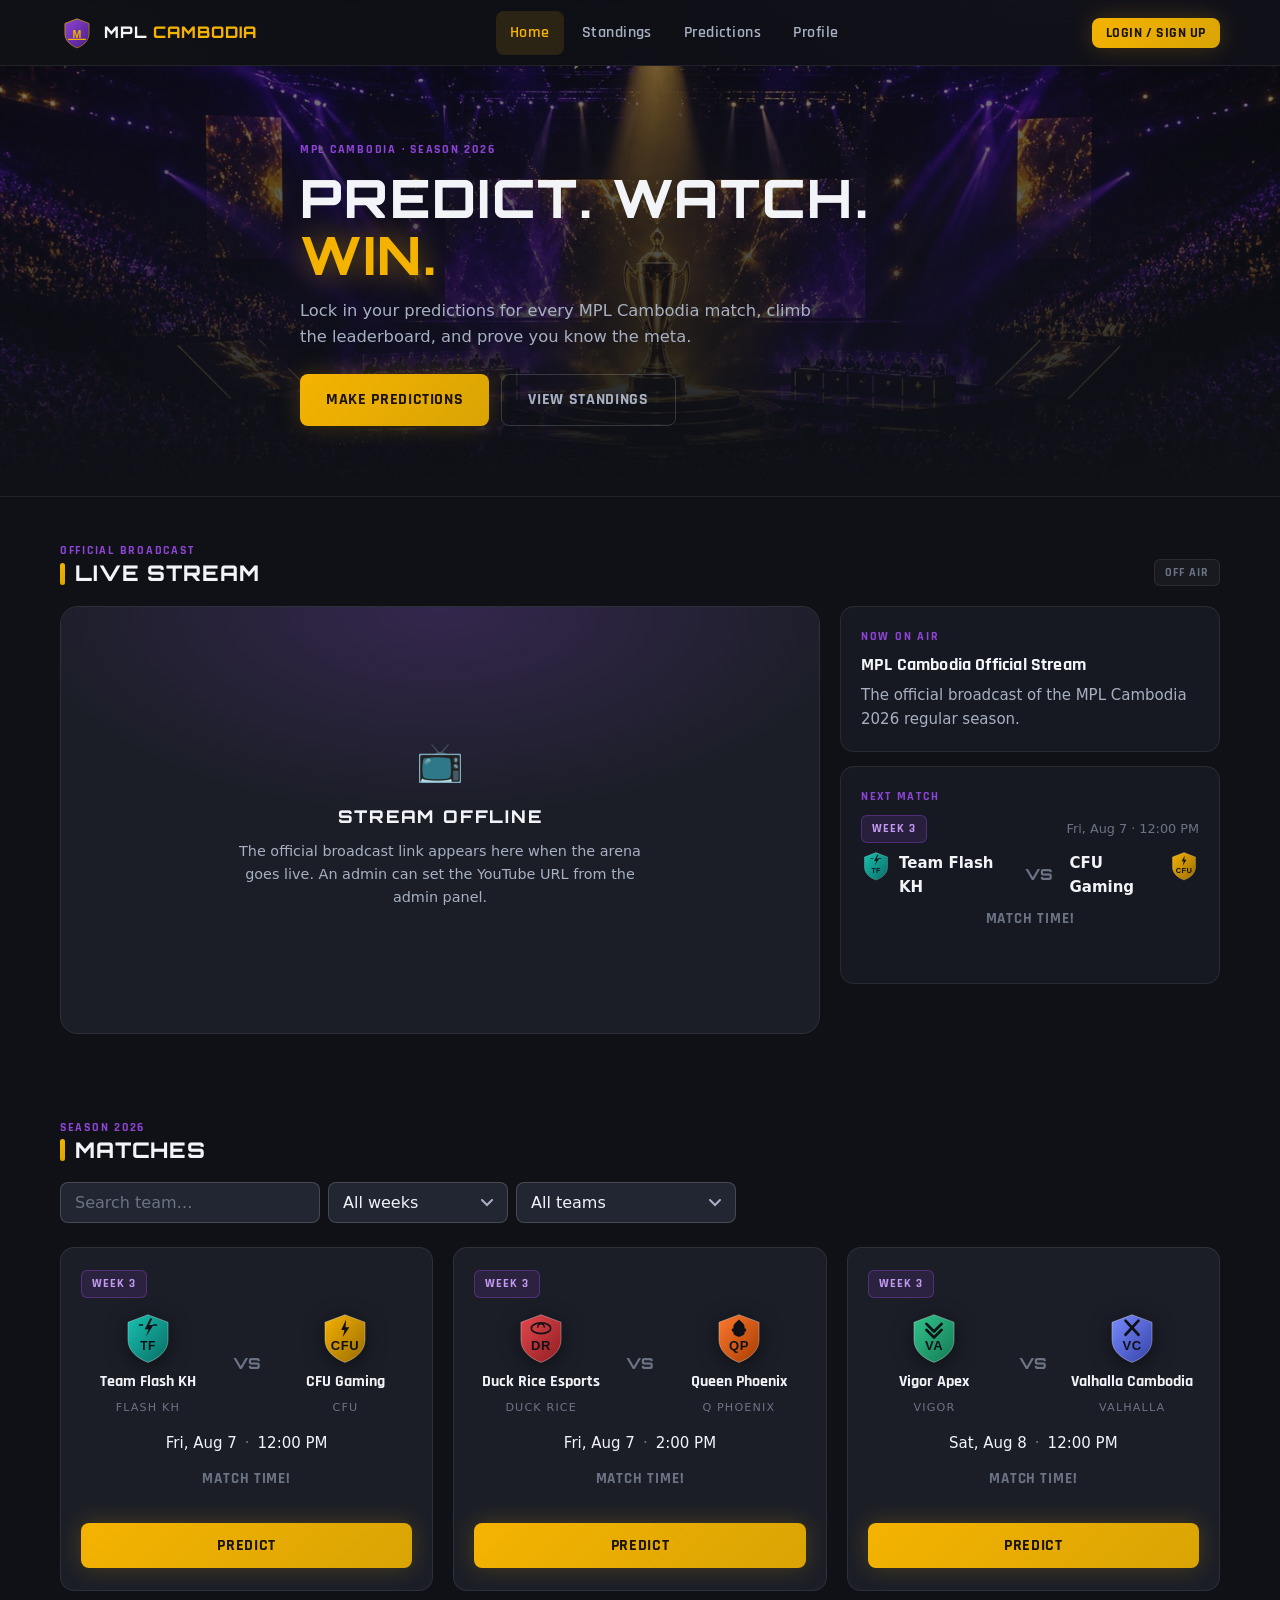
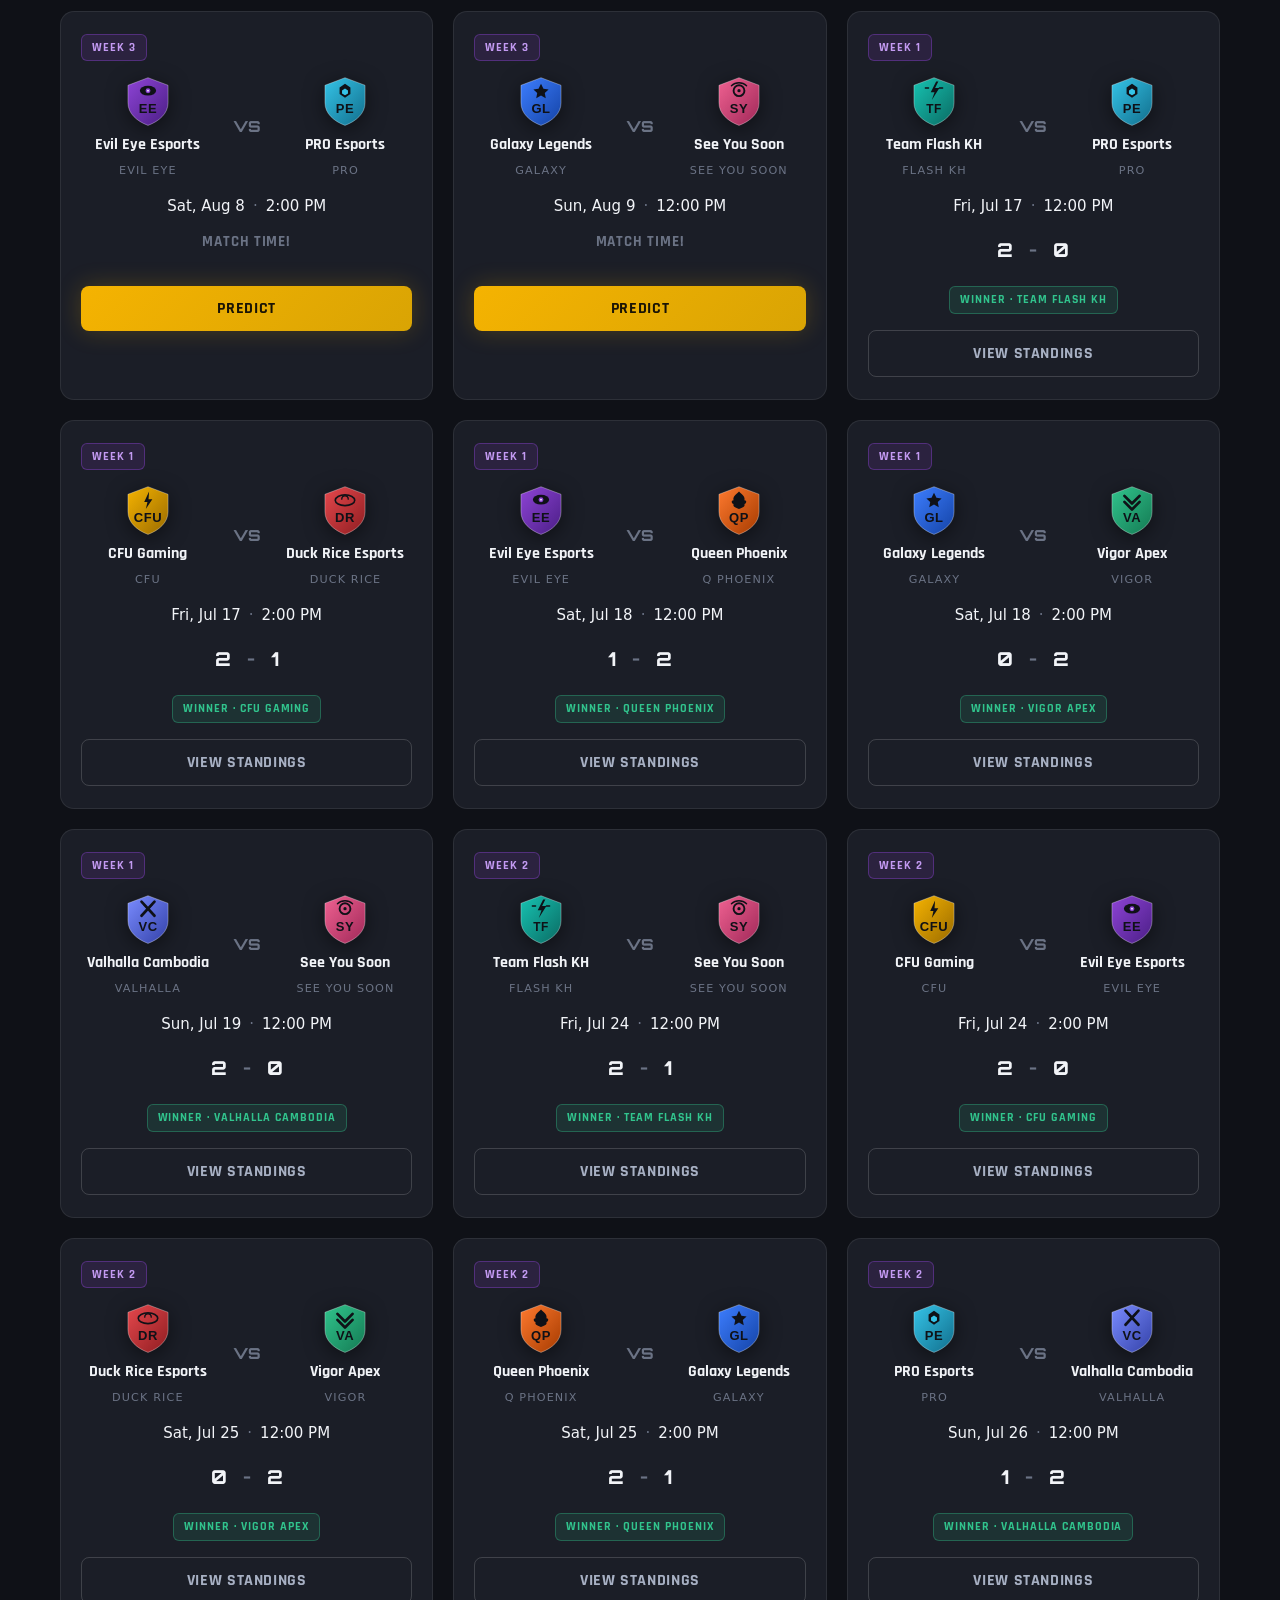
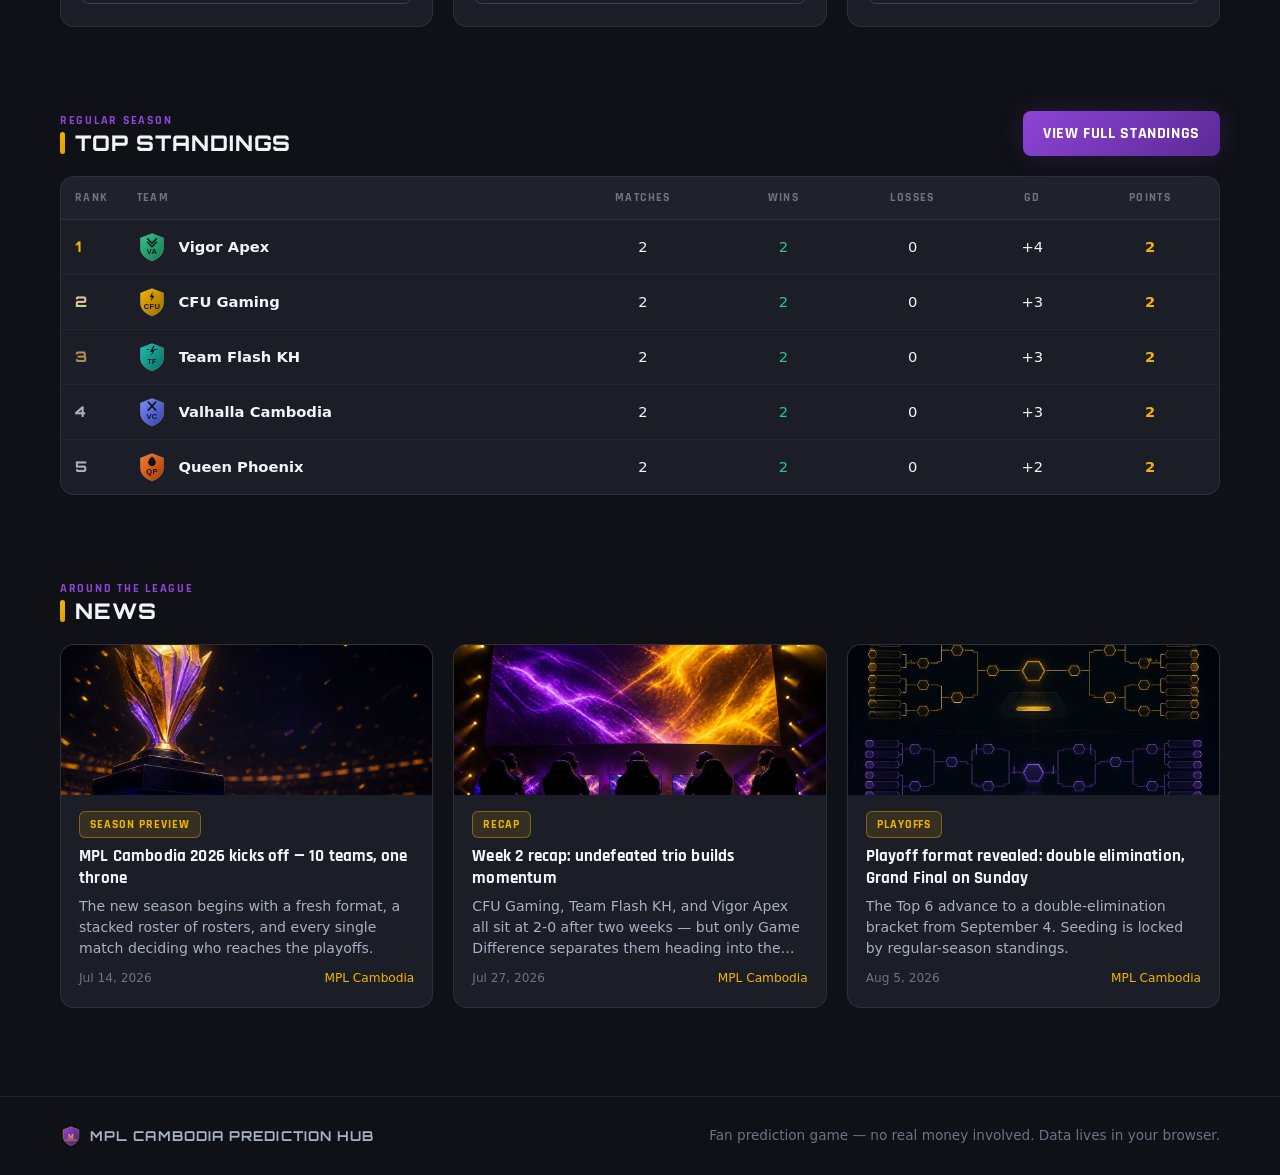
==== index.html @ 9dafdb1d "Add files via upload" ====
<!DOCTYPE html>
<html lang="en">
<head>
  <meta charset="UTF-8">
  <meta name="viewport" content="width=device-width, initial-scale=1.0">
  <title>MPL Cambodia Prediction Hub — Home</title>
  <meta name="description" content="MPL Cambodia esports prediction hub — live stream, upcoming matches, standings and fan predictions.">
  <link rel="icon" type="image/svg+xml" href="assets/favicon.svg">
  <link rel="stylesheet" href="css/style.css">
</head>
<body data-page="home">
  <!-- Boot loader -->
  <div class="loader" id="loader" role="status" aria-label="Loading">
    <img class="l-mark" src="assets/favicon.svg" alt="MPL Cambodia">
    <div class="l-ring"></div>
    <div class="l-text">Loading arena</div>
  </div>

  <!-- Navigation -->
  <nav class="nav" data-component="nav-main">
    <div class="container nav-inner">
      <a class="nav-brand" href="index.html" aria-label="MPL Cambodia home">
        <img src="assets/favicon.svg" alt="">
        <span>MPL <span class="accent">Cambodia</span></span>
      </a>
      <ul class="nav-links" id="navLinks">
        <li><a href="index.html" data-nav="home" class="active">Home</a></li>
        <li><a href="standings.html" data-nav="standings">Standings</a></li>
        <li><a href="predictions.html" data-nav="predictions">Predictions</a></li>
        <li><a href="profile.html" data-nav="profile">Profile</a></li>
        <li class="admin-link hidden"><a href="admin.html" data-nav="admin">Admin</a></li>
      </ul>
      <div class="nav-actions">
        <div id="navUserArea"></div>
        <button class="burger" id="burger" aria-label="Toggle navigation menu" aria-expanded="false">
          <span></span><span></span><span></span>
        </button>
      </div>
    </div>
  </nav>

  <main id="main">
    <!-- Hero -->
    <section class="hero">
      <img class="hero-bg" src="assets/img/hero-arena.jpg" alt="Esports arena stage with glowing trophy" loading="eager">
      <div class="container hero-inner">
        <span class="eyebrow">MPL Cambodia · Season 2026</span>
        <h1>Predict. Watch. <span class="gold">Win.</span></h1>
        <p>Lock in your predictions for every MPL Cambodia match, climb the leaderboard, and prove you know the meta.</p>
        <div class="hero-cta">
          <a class="btn btn-gold" href="predictions.html">Make predictions</a>
          <a class="btn btn-ghost" href="standings.html">View standings</a>
        </div>
      </div>
    </section>

    <!-- Live stream -->
    <section class="section" aria-labelledby="streamH">
      <div class="container">
        <div class="section-head">
          <div>
            <span class="eyebrow" id="streamEyebrow">Official broadcast</span>
            <h2 class="section-title" id="streamH">Live stream</h2>
          </div>
          <span id="liveBadge"></span>
        </div>
        <div class="grid stream-grid" style="grid-template-columns: 2fr 1fr;">
          <div class="stream-panel" id="streamPanel"></div>
          <aside class="stream-side">
            <div class="card glass">
              <div class="eyebrow">Now on air</div>
              <h3 class="mt-8" id="streamTitle">MPL Cambodia Official Stream</h3>
              <p class="text-2 mt-8" id="streamSub">The official broadcast of the MPL Cambodia 2026 regular season.</p>
            </div>
            <div class="card glass">
              <div class="eyebrow">Next match</div>
              <div id="nextMatchMini" class="mt-8"></div>
            </div>
            <a class="btn btn-violet btn-block" href="#" id="watchBtn" target="_blank" rel="noopener" aria-label="Open the YouTube stream in a new tab">Open on YouTube</a>
          </aside>
        </div>
      </div>
    </section>

    <!-- Upcoming matches -->
    <section class="section" aria-labelledby="matchesH">
      <div class="container">
        <div class="section-head">
          <div>
            <span class="eyebrow" id="matchesWeekLabel">Season 2026</span>
            <h2 class="section-title" id="matchesH">Matches</h2>
          </div>
        </div>
        <div class="flex gap-8 mb-24">
          <input class="input" id="matchSearch" placeholder="Search team…" aria-label="Search matches by team" style="max-width:260px;">
          <select class="select" id="weekFilter" aria-label="Filter by week" style="max-width:180px;">
            <option value="all">All weeks</option>
          </select>
          <select class="select" id="teamFilter" aria-label="Filter by team" style="max-width:220px;">
            <option value="all">All teams</option>
          </select>
        </div>
        <div class="grid grid-3" id="matchGrid"></div>
        <div class="empty hidden" id="matchEmpty">
          <div class="e-icon">🎮</div>
          <div>No matches match your filters.</div>
        </div>
      </div>
    </section>

    <!-- Small standings -->
    <section class="section" aria-labelledby="standH">
      <div class="container">
        <div class="section-head">
          <div>
            <span class="eyebrow">Regular season</span>
            <h2 class="section-title" id="standH">Top standings</h2>
          </div>
          <a class="btn btn-violet" href="standings.html">View full standings</a>
        </div>
        <div class="table-wrap" id="miniStandings"></div>
      </div>
    </section>

    <!-- News -->
    <section class="section" aria-labelledby="newsH">
      <div class="container">
        <div class="section-head">
          <div>
            <span class="eyebrow">Around the league</span>
            <h2 class="section-title" id="newsH">News</h2>
          </div>
        </div>
        <div class="grid grid-3" id="newsGrid"></div>
      </div>
    </section>
  </main>

  <!-- Footer -->
  <footer class="footer">
    <div class="container footer-inner">
      <div class="brand"><img src="assets/favicon.svg" alt="">MPL Cambodia Prediction Hub</div>
      <div>Fan prediction game — no real money involved. Data lives in your browser.</div>
    </div>
  </footer>

  <!-- Auth modal -->
  <div class="modal-overlay" id="authModal" aria-hidden="true">
    <div class="modal" role="dialog" aria-modal="true" aria-labelledby="authTitle">
      <div class="m-head">
        <h3 class="m-title" id="authTitle">Login</h3>
        <button class="m-close" id="authClose" aria-label="Close dialog">×</button>
      </div>
      <div class="auth-tabs">
        <button class="active" data-atab="login" type="button">Login</button>
        <button data-atab="register" type="button">Create account</button>
      </div>
      <form id="authForm" novalidate>
        <div class="field">
          <label for="authUser">Username</label>
          <input class="input" id="authUser" autocomplete="username" placeholder="Your username" required>
        </div>
        <div class="field">
          <label for="authPass">Password</label>
          <input class="input" id="authPass" type="password" autocomplete="current-password" placeholder="••••••••" required>
        </div>
        <p class="form-error hidden" id="authError"></p>
        <button class="btn btn-gold btn-block" type="submit" id="authSubmit">Login</button>
        <p class="form-note">Demo build — accounts are stored in your browser's LocalStorage only.</p>
      </form>
    </div>
  </div>

  <!-- Toast stack -->
  <div class="toast-stack" id="toastStack" aria-live="polite"></div>

  <script src="js/utils.js"></script>
  <script src="js/store.js"></script>
  <script src="js/auth.js"></script>
  <script src="js/ui.js"></script>
  <script src="js/pages/home.js"></script>
  <script src="js/app.js"></script>
</body>
</html>
---- css/style.css ----
/* ==========================================================================
   MPL Cambodia Prediction Hub — Design System
   Dark esports theme · gold/violet accents · glass cards
   Sections: fonts, tokens, base, layout, nav, loader, buttons, badges,
   cards, tables, forms, bracket, dashboard, toasts, modal, utilities,
   responsive, reduced motion
   ========================================================================== */

/* --------------------------------------------------------------------------
   1. Fonts (self-hosted)
   -------------------------------------------------------------------------- */
@font-face {
  font-family: "Orbitron";
  src: url("../assets/fonts/orbitron-600.woff2") format("woff2");
  font-weight: 600;
  font-display: swap;
}
@font-face {
  font-family: "Orbitron";
  src: url("../assets/fonts/orbitron-700.woff2") format("woff2");
  font-weight: 700;
  font-display: swap;
}
@font-face {
  font-family: "Orbitron";
  src: url("../assets/fonts/orbitron-800.woff2") format("woff2");
  font-weight: 800;
  font-display: swap;
}
@font-face {
  font-family: "Rajdhani";
  src: url("../assets/fonts/rajdhani-500.woff2") format("woff2");
  font-weight: 500;
  font-display: swap;
}
@font-face {
  font-family: "Rajdhani";
  src: url("../assets/fonts/rajdhani-600.woff2") format("woff2");
  font-weight: 600;
  font-display: swap;
}
@font-face {
  font-family: "Rajdhani";
  src: url("../assets/fonts/rajdhani-700.woff2") format("woff2");
  font-weight: 700;
  font-display: swap;
}

/* --------------------------------------------------------------------------
   2. Design tokens
   -------------------------------------------------------------------------- */
:root {
  /* Surfaces */
  --bg: #0F1117;
  --bg-2: #13161F;
  --card: #1B1E27;
  --card-2: #222632;
  --card-glass: rgba(27, 30, 39, 0.72);
  --border: rgba(255, 255, 255, 0.08);
  --border-strong: rgba(255, 255, 255, 0.16);

  /* Brand accents */
  --gold: #F5B301;
  --gold-2: #D9A404;
  --gold-soft: rgba(245, 179, 1, 0.12);
  --violet: #8E44D6;
  --violet-2: #5B2A96;
  --violet-soft: rgba(142, 68, 214, 0.14);

  /* Text */
  --text: #F2F4F8;
  --text-2: #A7B0C3;
  --muted: #6B7385;

  /* Status */
  --live: #FF3B4E;
  --win: #31C48D;
  --loss: #E5484D;
  --warn: #FFB020;
  --live-soft: rgba(255, 59, 78, 0.14);
  --win-soft: rgba(49, 196, 141, 0.12);
  --loss-soft: rgba(229, 72, 77, 0.12);

  /* Gradients */
  --grad-gold: linear-gradient(135deg, #F5B301 0%, #D9A404 100%);
  --grad-violet: linear-gradient(135deg, #8E44D6 0%, #5B2A96 100%);
  --grad-hero: linear-gradient(180deg, rgba(15, 17, 23, 0.55) 0%, rgba(15, 17, 23, 0.86) 72%, var(--bg) 100%);

  /* Typography */
  --font-display: "Orbitron", "Rajdhani", system-ui, sans-serif;
  --font-ui: "Rajdhani", system-ui, sans-serif;
  --font-body: system-ui, -apple-system, "Segoe UI", Roboto, "Helvetica Neue", Arial, sans-serif;

  /* Shape */
  --radius-sm: 8px;
  --radius: 14px;
  --radius-lg: 18px;
  --radius-pill: 999px;

  /* Depth */
  --shadow: 0 12px 40px rgba(0, 0, 0, 0.55);
  --glow-violet: 0 0 24px rgba(142, 68, 214, 0.18);
  --glow-gold: 0 0 24px rgba(245, 179, 1, 0.22);

  /* Motion */
  --motion-fast: 120ms;
  --motion-base: 180ms;
  --motion-slow: 300ms;
  --ease: cubic-bezier(0.2, 0, 0, 1);

  --container: 1200px;
  --nav-h: 66px;
}

/* --------------------------------------------------------------------------
   3. Base
   -------------------------------------------------------------------------- */
*,
*::before,
*::after {
  box-sizing: border-box;
  margin: 0;
  padding: 0;
}

html {
  scroll-behavior: smooth;
}

body {
  font-family: var(--font-body);
  font-size: 15px;
  line-height: 1.6;
  color: var(--text);
  background: var(--bg);
  min-height: 100vh;
  -webkit-font-smoothing: antialiased;
}

/* Ambient background glow — subtle, no mesh gradients */
body::before {
  content: "";
  position: fixed;
  inset: 0;
  z-index: -1;
  background:
    radial-gradient(900px 500px at 85% -10%, rgba(142, 68, 214, 0.16), transparent 60%),
    radial-gradient(800px 480px at 0% 15%, rgba(245, 179, 1, 0.07), transparent 55%);
  pointer-events: none;
}

img,
svg {
  display: block;
  max-width: 100%;
}

a {
  color: inherit;
  text-decoration: none;
}

button {
  font-family: inherit;
  cursor: pointer;
  border: none;
  background: none;
  color: inherit;
}

input,
select,
textarea {
  font-family: inherit;
  font-size: 1rem;
  color: var(--text);
}

h1,
h2,
h3,
h4 {
  font-family: var(--font-ui);
  font-weight: 700;
  line-height: 1.15;
  letter-spacing: 0.01em;
}

::selection {
  background: rgba(245, 179, 1, 0.35);
}

:focus-visible {
  outline: 2px solid var(--gold);
  outline-offset: 2px;
  border-radius: 4px;
}

/* --------------------------------------------------------------------------
   4. Layout
   -------------------------------------------------------------------------- */
.container {
  width: 100%;
  max-width: var(--container);
  margin: 0 auto;
  padding: 0 20px;
}

main {
  padding-top: var(--nav-h);
  min-height: calc(100vh - var(--nav-h));
}

.section {
  padding: 40px 0;
}

.section-head {
  display: flex;
  align-items: end;
  justify-content: space-between;
  gap: 16px;
  margin-bottom: 20px;
  flex-wrap: wrap;
}

.section-title {
  font-family: var(--font-display);
  font-size: 1.35rem;
  font-weight: 800;
  text-transform: uppercase;
  letter-spacing: 0.04em;
  display: flex;
  align-items: center;
  gap: 10px;
}

.section-title::before {
  content: "";
  width: 5px;
  height: 22px;
  border-radius: 3px;
  background: var(--grad-gold);
}

.eyebrow {
  font-family: var(--font-ui);
  font-size: 0.78rem;
  font-weight: 700;
  text-transform: uppercase;
  letter-spacing: 0.14em;
  color: var(--violet);
}

.page-header {
  position: relative;
  padding: 56px 0 28px;
  overflow: hidden;
}

.page-header .bg-img {
  position: absolute;
  inset: 0;
  object-fit: cover;
  width: 100%;
  height: 100%;
  opacity: 0.28;
  z-index: 0;
}

.page-header .container {
  position: relative;
  z-index: 1;
}

.page-header h1 {
  font-family: var(--font-display);
  font-size: clamp(1.6rem, 4vw, 2.4rem);
  font-weight: 800;
  text-transform: uppercase;
  letter-spacing: 0.05em;
  margin: 6px 0 4px;
}

.page-header p {
  color: var(--text-2);
  max-width: 640px;
}

/* Hero */
.hero {
  position: relative;
  display: flex;
  align-items: center;
  min-height: 400px;
  padding: 70px 0;
  overflow: hidden;
  border-bottom: 1px solid var(--border);
}

.hero .hero-bg {
  position: absolute;
  inset: 0;
  width: 100%;
  height: 100%;
  object-fit: cover;
  object-position: center 30%;
  z-index: 0;
}

.hero::after {
  content: "";
  position: absolute;
  inset: 0;
  z-index: 1;
  background: var(--grad-hero);
}

.hero-inner {
  position: relative;
  z-index: 2;
  max-width: 720px;
}

.hero-inner h1 {
  font-family: var(--font-display);
  font-weight: 800;
  font-size: clamp(2rem, 5.4vw, 3.3rem);
  text-transform: uppercase;
  letter-spacing: 0.04em;
  line-height: 1.08;
  margin: 10px 0 14px;
}

.hero-inner h1 .gold {
  color: var(--gold);
  text-shadow: 0 0 30px rgba(245, 179, 1, 0.45);
}

.hero-inner p {
  color: var(--text-2);
  font-size: 1.02rem;
  max-width: 540px;
}

.hero-cta {
  display: flex;
  gap: 12px;
  margin-top: 24px;
  flex-wrap: wrap;
}

.hero-cta .btn {
  padding: 12px 26px;
  font-size: 1.02rem;
}

.stream-grid {
  align-items: start;
}

@media (max-width: 900px) {
  .stream-grid {
    grid-template-columns: 1fr !important;
  }
}

/* --------------------------------------------------------------------------
   5. Navigation
   -------------------------------------------------------------------------- */
.nav {
  position: fixed;
  top: 0;
  left: 0;
  right: 0;
  z-index: 100;
  height: var(--nav-h);
  background: rgba(15, 17, 23, 0.82);
  backdrop-filter: blur(14px);
  -webkit-backdrop-filter: blur(14px);
  border-bottom: 1px solid var(--border);
}

.nav-inner {
  height: var(--nav-h);
  display: flex;
  align-items: center;
  gap: 20px;
  justify-content: space-between;
}

.nav-brand {
  display: flex;
  align-items: center;
  gap: 10px;
  font-family: var(--font-display);
  font-weight: 800;
  font-size: 1rem;
  text-transform: uppercase;
  letter-spacing: 0.06em;
  color: var(--text);
}

.nav-brand img {
  width: 34px;
  height: 34px;
}

.nav-brand .accent {
  color: var(--gold);
}

.nav-links {
  display: flex;
  align-items: center;
  gap: 4px;
  list-style: none;
}

.nav-links a {
  display: block;
  padding: 9px 14px;
  border-radius: var(--radius-sm);
  font-family: var(--font-ui);
  font-weight: 600;
  font-size: 1rem;
  letter-spacing: 0.03em;
  color: var(--text-2);
  transition: color var(--motion-fast) var(--ease), background var(--motion-fast) var(--ease);
}

.nav-links a:hover {
  color: var(--text);
  background: rgba(255, 255, 255, 0.05);
}

.nav-links a.active {
  color: var(--gold);
  background: var(--gold-soft);
}

.nav-actions {
  display: flex;
  align-items: center;
  gap: 10px;
}

.nav-user {
  display: flex;
  align-items: center;
  gap: 8px;
  padding: 6px 12px 6px 6px;
  border-radius: var(--radius-pill);
  background: var(--card);
  border: 1px solid var(--border);
  font-family: var(--font-ui);
  font-weight: 600;
  color: var(--text);
}

.nav-user .avatar {
  width: 28px;
  height: 28px;
  font-size: 0.72rem;
}

/* Hamburger */
.burger {
  display: none;
  flex-direction: column;
  gap: 5px;
  padding: 8px;
}

.burger span {
  width: 22px;
  height: 2px;
  border-radius: 2px;
  background: var(--text);
  transition: transform var(--motion-base) var(--ease), opacity var(--motion-base) var(--ease);
}

.burger.open span:nth-child(1) {
  transform: translateY(7px) rotate(45deg);
}
.burger.open span:nth-child(2) {
  opacity: 0;
}
.burger.open span:nth-child(3) {
  transform: translateY(-7px) rotate(-45deg);
}

/* --------------------------------------------------------------------------
   6. Avatar (initials-based, no image needed)
   -------------------------------------------------------------------------- */
.avatar {
  display: inline-flex;
  align-items: center;
  justify-content: center;
  width: 44px;
  height: 44px;
  border-radius: 50%;
  background: var(--grad-violet);
  color: #fff;
  font-family: var(--font-display);
  font-weight: 700;
  font-size: 0.95rem;
  text-transform: uppercase;
  flex-shrink: 0;
  border: 1px solid var(--border-strong);
}

/* --------------------------------------------------------------------------
   7. Buttons
   -------------------------------------------------------------------------- */
.btn {
  display: inline-flex;
  align-items: center;
  justify-content: center;
  gap: 8px;
  padding: 10px 20px;
  border-radius: var(--radius-sm);
  font-family: var(--font-ui);
  font-weight: 700;
  font-size: 0.98rem;
  letter-spacing: 0.04em;
  text-transform: uppercase;
  transition: transform var(--motion-fast) var(--ease), box-shadow var(--motion-base) var(--ease),
    filter var(--motion-base) var(--ease), background var(--motion-base) var(--ease);
  user-select: none;
  white-space: nowrap;
}

.btn:active {
  transform: translateY(1px);
}

.btn-gold {
  background: var(--grad-gold);
  color: #1a1405;
  box-shadow: var(--glow-gold);
}

.btn-gold:hover {
  transform: translateY(-2px);
  filter: brightness(1.07);
}

.btn-violet {
  background: var(--grad-violet);
  color: #fff;
  box-shadow: var(--glow-violet);
}

.btn-violet:hover {
  transform: translateY(-2px);
  filter: brightness(1.1);
}

.btn-ghost {
  background: transparent;
  color: var(--text-2);
  border: 1px solid var(--border-strong);
}

.btn-ghost:hover {
  color: var(--text);
  border-color: var(--violet);
  background: var(--violet-soft);
}

.btn-danger {
  background: var(--loss-soft);
  color: var(--loss);
  border: 1px solid rgba(229, 72, 77, 0.35);
}

.btn-danger:hover {
  background: rgba(229, 72, 77, 0.24);
}

.btn-sm {
  padding: 6px 14px;
  font-size: 0.85rem;
}

.btn-block {
  width: 100%;
}

.btn:disabled {
  opacity: 0.5;
  pointer-events: none;
}

/* --------------------------------------------------------------------------
   8. Badges & chips
   -------------------------------------------------------------------------- */
.badge {
  display: inline-flex;
  align-items: center;
  gap: 6px;
  padding: 3px 10px;
  border-radius: 6px;
  font-family: var(--font-ui);
  font-weight: 700;
  font-size: 0.76rem;
  text-transform: uppercase;
  letter-spacing: 0.08em;
  border: 1px solid var(--border);
  background: var(--card-2);
  color: var(--text-2);
  white-space: nowrap;
}

.badge-gold {
  background: var(--gold-soft);
  border-color: rgba(245, 179, 1, 0.4);
  color: var(--gold);
}

.badge-violet {
  background: var(--violet-soft);
  border-color: rgba(142, 68, 214, 0.4);
  color: #C39AF2;
}

.badge-muted {
  background: rgba(255, 255, 255, 0.04);
  border-color: var(--border);
  color: var(--muted);
}

.badge-win {
  background: var(--win-soft);
  border-color: rgba(49, 196, 141, 0.35);
  color: var(--win);
}

.badge-loss {
  background: var(--loss-soft);
  border-color: rgba(229, 72, 77, 0.35);
  color: var(--loss);
}

.badge-live {
  background: var(--live-soft);
  border-color: rgba(255, 59, 78, 0.45);
  color: var(--live);
}

.badge-live .dot {
  width: 7px;
  height: 7px;
  border-radius: 50%;
  background: var(--live);
  animation: pulse 1.4s ease-in-out infinite;
}

@keyframes pulse {
  0%,
  100% {
    box-shadow: 0 0 0 0 rgba(255, 59, 78, 0.6);
  }
  50% {
    box-shadow: 0 0 0 6px rgba(255, 59, 78, 0);
  }
}

.chip {
  padding: 6px 14px;
  border-radius: var(--radius-pill);
  border: 1px solid var(--border-strong);
  background: var(--card);
  color: var(--text-2);
  font-family: var(--font-ui);
  font-weight: 600;
  font-size: 0.9rem;
  transition: all var(--motion-fast) var(--ease);
}

.chip:hover {
  border-color: var(--violet);
  color: var(--text);
}

.chip.active {
  background: var(--violet-soft);
  border-color: var(--violet);
  color: #fff;
}

/* --------------------------------------------------------------------------
   9. Cards
   -------------------------------------------------------------------------- */
.card {
  background: var(--card);
  border: 1px solid var(--border);
  border-radius: var(--radius);
  padding: 20px;
}

.glass {
  background: var(--card-glass);
  backdrop-filter: blur(12px);
  -webkit-backdrop-filter: blur(12px);
  border: 1px solid var(--border);
  border-radius: var(--radius);
}

.grid {
  display: grid;
  gap: 20px;
}

.grid-3 {
  grid-template-columns: repeat(3, 1fr);
}
.grid-2 {
  grid-template-columns: repeat(2, 1fr);
}

/* Match card */
.match-card {
  position: relative;
  overflow: hidden;
  background: var(--card);
  border: 1px solid var(--border);
  border-radius: var(--radius);
  padding: 22px 20px;
  transition: transform var(--motion-base) var(--ease), border-color var(--motion-base) var(--ease),
    box-shadow var(--motion-base) var(--ease);
}

.match-card:hover {
  transform: translateY(-3px);
  border-color: rgba(142, 68, 214, 0.55);
  box-shadow: var(--shadow), var(--glow-violet);
}

.match-card.live {
  border-color: rgba(255, 59, 78, 0.5);
}

.match-card .mc-top {
  display: flex;
  align-items: center;
  justify-content: space-between;
  margin-bottom: 14px;
}

.match-card .mc-teams {
  display: grid;
  grid-template-columns: 1fr auto 1fr;
  align-items: center;
  gap: 10px;
  margin-bottom: 14px;
}

.team-block {
  display: flex;
  flex-direction: column;
  align-items: center;
  gap: 8px;
  text-align: center;
  min-width: 0;
}

.team-block img {
  width: 52px;
  height: 52px;
  object-fit: contain;
  filter: drop-shadow(0 4px 10px rgba(0, 0, 0, 0.5));
  transition: transform var(--motion-base) var(--ease);
}

.match-card:hover .team-block img {
  transform: scale(1.06);
}

.team-block .t-name {
  font-family: var(--font-ui);
  font-weight: 700;
  font-size: 0.98rem;
  line-height: 1.2;
  white-space: nowrap;
  overflow: hidden;
  text-overflow: ellipsis;
  max-width: 100%;
}

.team-block .t-tag {
  font-size: 0.7rem;
  color: var(--muted);
  text-transform: uppercase;
  letter-spacing: 0.1em;
}

.vs {
  font-family: var(--font-display);
  font-weight: 800;
  font-size: 0.95rem;
  color: var(--muted);
  padding: 8px;
}

.mc-meta {
  display: flex;
  justify-content: center;
  gap: 8px;
  flex-wrap: wrap;
  margin-bottom: 12px;
}

.mc-meta .sep {
  color: var(--muted);
}

.mc-countdown {
  display: flex;
  justify-content: center;
  gap: 6px;
  margin-bottom: 16px;
}

.cd-cell {
  display: flex;
  flex-direction: column;
  align-items: center;
  background: var(--card-2);
  border: 1px solid var(--border);
  border-radius: var(--radius-sm);
  padding: 6px 10px;
  min-width: 58px;
}

.cd-cell .num {
  font-family: var(--font-display);
  font-weight: 700;
  font-size: 1.15rem;
  color: var(--gold);
  font-variant-numeric: tabular-nums;
}

.cd-cell .lab {
  font-family: var(--font-ui);
  font-size: 0.66rem;
  font-weight: 700;
  text-transform: uppercase;
  letter-spacing: 0.12em;
  color: var(--muted);
}

.cd-finished {
  font-family: var(--font-ui);
  font-weight: 700;
  color: var(--muted);
  text-align: center;
  margin-bottom: 16px;
  text-transform: uppercase;
  letter-spacing: 0.06em;
}

.mc-score {
  display: flex;
  justify-content: center;
  gap: 8px;
  align-items: center;
  font-family: var(--font-display);
  font-weight: 800;
  font-size: 1.2rem;
  margin-bottom: 16px;
}

.mc-score .winner-tag {
  font-size: 0.7rem;
}

/* News card */
.news-card {
  background: var(--card);
  border: 1px solid var(--border);
  border-radius: var(--radius);
  overflow: hidden;
  transition: transform var(--motion-base) var(--ease), border-color var(--motion-base) var(--ease);
}

.news-card:hover {
  transform: translateY(-3px);
  border-color: rgba(245, 179, 1, 0.5);
}

.news-card img {
  width: 100%;
  height: 150px;
  object-fit: cover;
}

.news-card .nc-body {
  padding: 16px 18px 18px;
}

.news-card .nc-title {
  font-family: var(--font-ui);
  font-weight: 700;
  font-size: 1.05rem;
  margin: 8px 0 6px;
  line-height: 1.3;
}

.news-card .nc-excerpt {
  color: var(--text-2);
  font-size: 0.88rem;
  line-height: 1.5;
  display: -webkit-box;
  -webkit-line-clamp: 3;
  -webkit-box-orient: vertical;
  overflow: hidden;
}

.news-card .nc-date {
  font-size: 0.76rem;
  color: var(--muted);
  margin-top: 10px;
  display: flex;
  justify-content: space-between;
}

/* Stat card */
.stat-card {
  background: var(--card);
  border: 1px solid var(--border);
  border-radius: var(--radius);
  padding: 18px;
  text-align: center;
  transition: border-color var(--motion-base) var(--ease);
}

.stat-card:hover {
  border-color: rgba(142, 68, 214, 0.5);
}

.stat-card .sc-value {
  font-family: var(--font-display);
  font-weight: 800;
  font-size: 1.7rem;
  color: var(--gold);
  font-variant-numeric: tabular-nums;
}

.stat-card .sc-label {
  font-family: var(--font-ui);
  font-weight: 700;
  font-size: 0.74rem;
  text-transform: uppercase;
  letter-spacing: 0.12em;
  color: var(--muted);
  margin-top: 4px;
}

/* --------------------------------------------------------------------------
   10. Tables
   -------------------------------------------------------------------------- */
.table-wrap {
  overflow-x: auto;
  border-radius: var(--radius);
  border: 1px solid var(--border);
  background: var(--card);
}

table.data-table {
  width: 100%;
  border-collapse: collapse;
  min-width: 620px;
}

.data-table th {
  font-family: var(--font-ui);
  font-weight: 700;
  font-size: 0.72rem;
  text-transform: uppercase;
  letter-spacing: 0.12em;
  color: var(--muted);
  text-align: left;
  padding: 12px 14px;
  border-bottom: 1px solid var(--border);
  background: rgba(255, 255, 255, 0.02);
  white-space: nowrap;
}

.data-table td {
  padding: 12px 14px;
  border-bottom: 1px solid rgba(255, 255, 255, 0.04);
  font-size: 0.92rem;
  vertical-align: middle;
}

.data-table tr:last-child td {
  border-bottom: none;
}

.data-table tbody tr {
  transition: background var(--motion-fast) var(--ease);
}

.data-table tbody tr:hover {
  background: rgba(142, 68, 214, 0.07);
}

.data-table .num {
  font-variant-numeric: tabular-nums;
  text-align: center;
}

.team-cell {
  display: flex;
  align-items: center;
  gap: 12px;
  min-width: 0;
}

.team-cell img {
  width: 30px;
  height: 30px;
  object-fit: contain;
  flex-shrink: 0;
}

.team-cell .tc-name {
  font-weight: 600;
  white-space: nowrap;
  overflow: hidden;
  text-overflow: ellipsis;
}

.rank-cell {
  font-family: var(--font-display);
  font-weight: 800;
  font-size: 0.95rem;
  color: var(--text-2);
  width: 44px;
}

tr.rank-1 .rank-cell {
  color: var(--gold);
}
tr.rank-2 .rank-cell {
  color: #D9C89A;
}
tr.rank-3 .rank-cell {
  color: #B08D57;
}

tr.row-gold {
  background: linear-gradient(90deg, rgba(245, 179, 1, 0.07), transparent 55%);
}
tr.row-violet {
  background: linear-gradient(90deg, rgba(142, 68, 214, 0.08), transparent 55%);
}

/* --------------------------------------------------------------------------
   11. Forms
   -------------------------------------------------------------------------- */
.field {
  margin-bottom: 14px;
}

.field label {
  display: block;
  font-family: var(--font-ui);
  font-weight: 700;
  font-size: 0.78rem;
  text-transform: uppercase;
  letter-spacing: 0.1em;
  color: var(--text-2);
  margin-bottom: 6px;
}

.input,
.select {
  width: 100%;
  background: var(--card-2);
  border: 1px solid var(--border-strong);
  border-radius: var(--radius-sm);
  padding: 10px 14px;
  color: var(--text);
  transition: border-color var(--motion-fast) var(--ease), box-shadow var(--motion-fast) var(--ease);
}

.input::placeholder {
  color: var(--muted);
}

.input:focus,
.select:focus {
  outline: none;
  border-color: var(--gold);
  box-shadow: 0 0 0 3px rgba(245, 179, 1, 0.18);
}

.select {
  appearance: none;
  -webkit-appearance: none;
  background-image: url("data:image/svg+xml,%3Csvg xmlns='http://www.w3.org/2000/svg' width='12' height='8'%3E%3Cpath d='M1 1l5 5 5-5' stroke='%23A7B0C3' stroke-width='2' fill='none' stroke-linecap='round'/%3E%3C/svg%3E");
  background-repeat: no-repeat;
  background-position: right 14px center;
  padding-right: 36px;
  cursor: pointer;
}

.select option {
  background: var(--card-2);
  color: var(--text);
}

textarea.input {
  resize: vertical;
  min-height: 90px;
}

/* Radio pills (winner pick) */
.radio-pills {
  display: grid;
  grid-template-columns: 1fr 1fr;
  gap: 10px;
}

.radio-pill {
  position: relative;
}

.radio-pill input {
  position: absolute;
  opacity: 0;
  pointer-events: none;
}

.radio-pill .pill {
  display: flex;
  align-items: center;
  gap: 10px;
  padding: 10px 12px;
  border: 1px solid var(--border-strong);
  border-radius: var(--radius-sm);
  background: var(--card-2);
  color: var(--text-2);
  font-family: var(--font-ui);
  font-weight: 700;
  transition: all var(--motion-fast) var(--ease);
  cursor: pointer;
}

.radio-pill .pill img {
  width: 26px;
  height: 26px;
  object-fit: contain;
}

.radio-pill input:checked + .pill {
  border-color: var(--gold);
  background: var(--gold-soft);
  color: var(--text);
  box-shadow: var(--glow-gold);
}

.radio-pill input:focus-visible + .pill {
  outline: 2px solid var(--gold);
  outline-offset: 2px;
}

/* Toggle switch */
.switch {
  position: relative;
  display: inline-flex;
  align-items: center;
  gap: 10px;
  cursor: pointer;
}

.switch input {
  opacity: 0;
  width: 0;
  height: 0;
}

.switch .track {
  width: 42px;
  height: 24px;
  border-radius: var(--radius-pill);
  background: var(--card-2);
  border: 1px solid var(--border-strong);
  position: relative;
  transition: background var(--motion-base) var(--ease);
  flex-shrink: 0;
}

.switch .track::after {
  content: "";
  position: absolute;
  top: 2px;
  left: 2px;
  width: 18px;
  height: 18px;
  border-radius: 50%;
  background: var(--text-2);
  transition: transform var(--motion-base) var(--ease), background var(--motion-base) var(--ease);
}

.switch input:checked + .track {
  background: var(--violet);
  border-color: var(--violet);
}

.switch input:checked + .track::after {
  transform: translateX(18px);
  background: #fff;
}

/* --------------------------------------------------------------------------
   12. Playoff bracket
   -------------------------------------------------------------------------- */
.bracket-wrap {
  overflow-x: auto;
  padding-bottom: 8px;
  -webkit-overflow-scrolling: touch;
}

.bracket {
  display: flex;
  gap: 18px;
  min-width: 980px;
  padding: 8px 4px;
}

.bracket-col {
  display: flex;
  flex-direction: column;
  justify-content: space-around;
  gap: 16px;
  flex: 1;
  min-width: 190px;
}

.bracket-col .bcol-title {
  font-family: var(--font-ui);
  font-weight: 700;
  font-size: 0.74rem;
  text-transform: uppercase;
  letter-spacing: 0.14em;
  color: var(--muted);
  text-align: center;
  margin-bottom: 4px;
}

.bracket-col.upper .bcol-title {
  color: var(--gold);
}

.bracket-col.lower .bcol-title {
  color: #C39AF2;
}

.bracket-match {
  background: var(--card);
  border: 1px solid var(--border);
  border-radius: var(--radius-sm);
  padding: 10px 12px;
  transition: border-color var(--motion-base) var(--ease);
}

.bracket-match:hover {
  border-color: rgba(142, 68, 214, 0.5);
}

.bracket-match.done {
  border-color: rgba(49, 196, 141, 0.45);
}

.bm-team {
  display: flex;
  align-items: center;
  gap: 8px;
  padding: 5px 6px;
  border-radius: 6px;
  font-size: 0.84rem;
  font-weight: 600;
  color: var(--text-2);
}

.bm-team img {
  width: 20px;
  height: 20px;
  object-fit: contain;
  flex-shrink: 0;
}

.bm-team.winner {
  color: var(--text);
  background: rgba(245, 179, 1, 0.08);
}

.bm-team.winner .bm-score {
  color: var(--gold);
  font-weight: 700;
}

.bm-team .bm-name {
  flex: 1;
  white-space: nowrap;
  overflow: hidden;
  text-overflow: ellipsis;
}

.bm-team .bm-score {
  font-variant-numeric: tabular-nums;
  font-size: 0.8rem;
}

.bm-team.tbd {
  color: var(--muted);
  font-style: italic;
}

.bm-label {
  font-size: 0.66rem;
  color: var(--muted);
  text-transform: uppercase;
  letter-spacing: 0.1em;
  margin-top: 6px;
  text-align: center;
}

.bracket-winner-box {
  background: var(--grad-gold);
  border-radius: var(--radius-sm);
  padding: 12px;
  text-align: center;
  font-family: var(--font-display);
  font-weight: 800;
  font-size: 0.85rem;
  text-transform: uppercase;
  letter-spacing: 0.08em;
  color: #1a1405;
  box-shadow: var(--glow-gold);
}

/* --------------------------------------------------------------------------
   13. Dashboard / charts (hand-rolled SVG)
   -------------------------------------------------------------------------- */
.donut-wrap {
  position: relative;
  width: 150px;
  height: 150px;
  margin: 0 auto;
}

.donut-wrap svg {
  transform: rotate(-90deg);
}

.donut-center {
  position: absolute;
  inset: 0;
  display: flex;
  flex-direction: column;
  align-items: center;
  justify-content: center;
}

.donut-center .dv {
  font-family: var(--font-display);
  font-weight: 800;
  font-size: 1.5rem;
  color: var(--text);
}

.donut-center .dl {
  font-size: 0.7rem;
  color: var(--muted);
  text-transform: uppercase;
  letter-spacing: 0.08em;
}

.bar-row {
  display: grid;
  grid-template-columns: 84px 1fr 44px;
  align-items: center;
  gap: 10px;
  margin-bottom: 8px;
  font-size: 0.85rem;
}

.bar-row .br-label {
  color: var(--text-2);
  font-weight: 600;
  white-space: nowrap;
  overflow: hidden;
  text-overflow: ellipsis;
}

.bar-row .br-track {
  height: 10px;
  border-radius: var(--radius-pill);
  background: var(--card-2);
  border: 1px solid var(--border);
  overflow: hidden;
}

.bar-row .br-fill {
  height: 100%;
  border-radius: var(--radius-pill);
  background: var(--grad-gold);
  transition: width 600ms var(--ease);
}

.bar-row .br-val {
  font-family: var(--font-display);
  font-weight: 700;
  font-size: 0.85rem;
  color: var(--gold);
  text-align: right;
  font-variant-numeric: tabular-nums;
}

/* Leaderboard */
.leader-row {
  display: flex;
  align-items: center;
  gap: 12px;
  padding: 10px 12px;
  border-radius: var(--radius-sm);
  background: var(--card);
  border: 1px solid var(--border);
  margin-bottom: 8px;
  transition: border-color var(--motion-base) var(--ease);
}

.leader-row:hover {
  border-color: rgba(142, 68, 214, 0.5);
}

.leader-row .lr-rank {
  font-family: var(--font-display);
  font-weight: 800;
  width: 30px;
  text-align: center;
  color: var(--muted);
}

.leader-row:nth-child(1) .lr-rank {
  color: var(--gold);
}
.leader-row:nth-child(2) .lr-rank {
  color: #D9C89A;
}
.leader-row:nth-child(3) .lr-rank {
  color: #B08D57;
}

.leader-row .lr-name {
  flex: 1;
  font-weight: 600;
  overflow: hidden;
  text-overflow: ellipsis;
  white-space: nowrap;
}

.leader-row .lr-pts {
  font-family: var(--font-display);
  font-weight: 800;
  color: var(--gold);
  font-variant-numeric: tabular-nums;
}

.leader-row .lr-acc {
  font-size: 0.78rem;
  color: var(--muted);
  width: 70px;
  text-align: right;
}

/* --------------------------------------------------------------------------
   14. Drag & drop (Top 6 ranking)
   -------------------------------------------------------------------------- */
.dd-list {
  list-style: none;
  display: flex;
  flex-direction: column;
  gap: 8px;
}

.dd-item {
  display: flex;
  align-items: center;
  gap: 12px;
  padding: 10px 14px;
  background: var(--card);
  border: 1px solid var(--border);
  border-radius: var(--radius-sm);
  cursor: grab;
  transition: border-color var(--motion-fast) var(--ease), transform var(--motion-fast) var(--ease);
}

.dd-item:hover {
  border-color: rgba(142, 68, 214, 0.5);
}

.dd-item.dragging {
  opacity: 0.55;
  border-color: var(--gold);
  border-style: dashed;
}

.dd-item .dd-rank {
  font-family: var(--font-display);
  font-weight: 800;
  font-size: 0.85rem;
  color: var(--gold);
  width: 22px;
}

.dd-item img {
  width: 26px;
  height: 26px;
  object-fit: contain;
}

.dd-item .dd-name {
  flex: 1;
  font-weight: 600;
}

.dd-item .dd-handle {
  color: var(--muted);
  font-size: 0.9rem;
}

/* --------------------------------------------------------------------------
   15. Tabs (admin)
   -------------------------------------------------------------------------- */
.tabs {
  display: flex;
  gap: 8px;
  flex-wrap: wrap;
  margin-bottom: 24px;
  border-bottom: 1px solid var(--border);
  padding-bottom: 12px;
}

.tab-btn {
  padding: 9px 18px;
  border-radius: var(--radius-sm);
  font-family: var(--font-ui);
  font-weight: 700;
  font-size: 0.95rem;
  text-transform: uppercase;
  letter-spacing: 0.04em;
  color: var(--text-2);
  border: 1px solid transparent;
  transition: all var(--motion-fast) var(--ease);
}

.tab-btn:hover {
  color: var(--text);
  background: rgba(255, 255, 255, 0.04);
}

.tab-btn.active {
  color: var(--gold);
  background: var(--gold-soft);
  border-color: rgba(245, 179, 1, 0.35);
}

/* --------------------------------------------------------------------------
   16. Toasts
   -------------------------------------------------------------------------- */
.toast-stack {
  position: fixed;
  bottom: 22px;
  right: 22px;
  z-index: 500;
  display: flex;
  flex-direction: column;
  gap: 10px;
  max-width: min(360px, calc(100vw - 32px));
}

.toast {
  display: flex;
  align-items: flex-start;
  gap: 10px;
  padding: 13px 16px;
  border-radius: var(--radius-sm);
  background: var(--card-2);
  border: 1px solid var(--border-strong);
  box-shadow: var(--shadow);
  font-size: 0.92rem;
  animation: toast-in 220ms var(--ease);
}

.toast .t-icon {
  font-size: 1rem;
  line-height: 1.3;
}

.toast.success .t-icon {
  color: var(--win);
}
.toast.error .t-icon {
  color: var(--loss);
}
.toast.info .t-icon {
  color: var(--violet);
}

.toast.success {
  border-color: rgba(49, 196, 141, 0.5);
}
.toast.error {
  border-color: rgba(229, 72, 77, 0.5);
}
.toast.info {
  border-color: rgba(142, 68, 214, 0.5);
}

.toast.out {
  animation: toast-out 200ms var(--ease) forwards;
}

@keyframes toast-in {
  from {
    opacity: 0;
    transform: translateY(14px);
  }
  to {
    opacity: 1;
    transform: none;
  }
}

@keyframes toast-out {
  to {
    opacity: 0;
    transform: translateY(8px);
  }
}

/* --------------------------------------------------------------------------
   17. Modal (auth)
   -------------------------------------------------------------------------- */
.modal-overlay {
  position: fixed;
  inset: 0;
  z-index: 400;
  background: rgba(10, 12, 16, 0.72);
  backdrop-filter: blur(6px);
  display: none;
  align-items: center;
  justify-content: center;
  padding: 20px;
}

.modal-overlay.open {
  display: flex;
}

.modal {
  width: 100%;
  max-width: 420px;
  background: var(--card);
  border: 1px solid var(--border-strong);
  border-radius: var(--radius-lg);
  box-shadow: var(--shadow);
  padding: 26px;
  animation: modal-in 240ms var(--ease);
}

@keyframes modal-in {
  from {
    opacity: 0;
    transform: translateY(18px) scale(0.98);
  }
  to {
    opacity: 1;
    transform: none;
  }
}

.modal .m-head {
  display: flex;
  align-items: center;
  justify-content: space-between;
  margin-bottom: 18px;
}

.modal .m-title {
  font-family: var(--font-display);
  font-weight: 800;
  text-transform: uppercase;
  font-size: 1.05rem;
  letter-spacing: 0.05em;
}

.modal .m-close {
  font-size: 1.3rem;
  color: var(--muted);
  line-height: 1;
  padding: 4px;
}

.modal .m-close:hover {
  color: var(--text);
}

.auth-tabs {
  display: grid;
  grid-template-columns: 1fr 1fr;
  gap: 6px;
  background: var(--card-2);
  border: 1px solid var(--border);
  border-radius: var(--radius-sm);
  padding: 4px;
  margin-bottom: 18px;
}

.auth-tabs button {
  padding: 8px;
  border-radius: 6px;
  font-family: var(--font-ui);
  font-weight: 700;
  text-transform: uppercase;
  letter-spacing: 0.05em;
  font-size: 0.9rem;
  color: var(--muted);
  transition: all var(--motion-fast) var(--ease);
}

.auth-tabs button.active {
  background: var(--grad-violet);
  color: #fff;
}

.form-error {
  color: var(--loss);
  font-size: 0.85rem;
  margin-top: -6px;
  margin-bottom: 10px;
  min-height: 0;
}

.form-note {
  font-size: 0.8rem;
  color: var(--muted);
  margin-top: 12px;
  text-align: center;
}

/* --------------------------------------------------------------------------
   18. Loader & page transitions
   -------------------------------------------------------------------------- */
.loader {
  position: fixed;
  inset: 0;
  z-index: 900;
  background: var(--bg);
  display: flex;
  flex-direction: column;
  align-items: center;
  justify-content: center;
  gap: 18px;
  transition: opacity 300ms var(--ease), visibility 300ms var(--ease);
}

.loader.hidden {
  opacity: 0;
  visibility: hidden;
  pointer-events: none;
}

.loader .l-mark {
  width: 56px;
  height: 56px;
  animation: float 2.2s ease-in-out infinite;
}

.loader .l-ring {
  width: 46px;
  height: 46px;
  border-radius: 50%;
  border: 3px solid var(--card-2);
  border-top-color: var(--gold);
  animation: spin 0.9s linear infinite;
}

.loader .l-text {
  font-family: var(--font-display);
  font-weight: 800;
  font-size: 0.8rem;
  text-transform: uppercase;
  letter-spacing: 0.3em;
  color: var(--text-2);
  animation: blink 1.6s ease-in-out infinite;
}

@keyframes spin {
  to {
    transform: rotate(360deg);
  }
}

@keyframes float {
  0%,
  100% {
    transform: translateY(0);
  }
  50% {
    transform: translateY(-6px);
  }
}

@keyframes blink {
  0%,
  100% {
    opacity: 0.4;
  }
  50% {
    opacity: 1;
  }
}

/* Page content entrance */
.page-enter {
  animation: page-in 320ms var(--ease);
}

@keyframes page-in {
  from {
    opacity: 0;
    transform: translateY(10px);
  }
  to {
    opacity: 1;
    transform: none;
  }
}

/* Skeleton shimmer */
.skeleton {
  position: relative;
  overflow: hidden;
  background: var(--card);
  border-radius: var(--radius);
}

.skeleton::after {
  content: "";
  position: absolute;
  inset: 0;
  background: linear-gradient(90deg, transparent, rgba(255, 255, 255, 0.05), transparent);
  animation: shimmer 1.4s linear infinite;
}

@keyframes shimmer {
  from {
    transform: translateX(-100%);
  }
  to {
    transform: translateX(100%);
  }
}

/* Empty state */
.empty {
  text-align: center;
  padding: 46px 20px;
  color: var(--muted);
}

.empty .e-icon {
  font-size: 2rem;
  margin-bottom: 10px;
  opacity: 0.7;
}

/* --------------------------------------------------------------------------
   19. Live stream panel
   -------------------------------------------------------------------------- */
.stream-panel {
  position: relative;
  border-radius: var(--radius-lg);
  overflow: hidden;
  border: 1px solid var(--border);
  background: var(--card);
  aspect-ratio: 16 / 9;
}

.stream-panel iframe {
  position: absolute;
  inset: 0;
  width: 100%;
  height: 100%;
  border: 0;
}

.stream-offline {
  position: absolute;
  inset: 0;
  display: flex;
  flex-direction: column;
  align-items: center;
  justify-content: center;
  gap: 10px;
  text-align: center;
  padding: 20px;
  background:
    radial-gradient(600px 300px at 50% 0%, rgba(142, 68, 214, 0.22), transparent 70%),
    var(--card);
}

.stream-offline .so-icon {
  font-size: 2.4rem;
}

.stream-offline .so-title {
  font-family: var(--font-display);
  font-weight: 800;
  text-transform: uppercase;
  letter-spacing: 0.1em;
  font-size: 1.1rem;
}

.stream-offline .so-sub {
  color: var(--text-2);
  font-size: 0.9rem;
  max-width: 420px;
}

.stream-side {
  display: flex;
  flex-direction: column;
  gap: 14px;
}

/* --------------------------------------------------------------------------
   20. Footer
   -------------------------------------------------------------------------- */
.footer {
  border-top: 1px solid var(--border);
  margin-top: 48px;
  padding: 28px 0;
}

.footer-inner {
  display: flex;
  align-items: center;
  justify-content: space-between;
  gap: 16px;
  flex-wrap: wrap;
  color: var(--muted);
  font-size: 0.85rem;
}

.footer .brand {
  display: flex;
  align-items: center;
  gap: 8px;
  font-family: var(--font-display);
  font-weight: 700;
  font-size: 0.85rem;
  text-transform: uppercase;
  letter-spacing: 0.08em;
  color: var(--text-2);
}

.footer .brand img {
  width: 22px;
  height: 22px;
}

/* --------------------------------------------------------------------------
   21. Utilities
   -------------------------------------------------------------------------- */
.hidden {
  display: none !important;
}

.mt-8 { margin-top: 8px; }
.mt-16 { margin-top: 16px; }
.mt-24 { margin-top: 24px; }
.mb-8 { margin-bottom: 8px; }
.mb-16 { margin-bottom: 16px; }
.mb-24 { margin-bottom: 24px; }

.flex { display: flex; }
.flex-between { display: flex; align-items: center; justify-content: space-between; gap: 12px; flex-wrap: wrap; }
.flex-center { display: flex; align-items: center; justify-content: center; gap: 8px; }
.gap-8 { gap: 8px; }
.gap-12 { gap: 12px; }

.muted { color: var(--muted); }
.text-2 { color: var(--text-2); }
.gold { color: var(--gold); }
.violet { color: #C39AF2; }
.win { color: var(--win); }
.loss { color: var(--loss); }

.font-display { font-family: var(--font-display); }
.text-center { text-align: center; }

.w-100 { width: 100%; }
.max-640 { max-width: 640px; margin: 0 auto; }
.max-480 { max-width: 480px; margin: 0 auto; }

/* --------------------------------------------------------------------------
   22. Responsive
   -------------------------------------------------------------------------- */
@media (max-width: 1024px) {
  .grid-3 {
    grid-template-columns: repeat(2, 1fr);
  }
}

@media (max-width: 768px) {
  .nav-links {
    position: fixed;
    top: var(--nav-h);
    left: 0;
    right: 0;
    flex-direction: column;
    align-items: stretch;
    background: rgba(15, 17, 23, 0.96);
    backdrop-filter: blur(16px);
    border-bottom: 1px solid var(--border);
    padding: 10px 16px 16px;
    gap: 2px;
    transform: translateY(-12px);
    opacity: 0;
    visibility: hidden;
    transition: transform var(--motion-slow) var(--ease), opacity var(--motion-slow) var(--ease),
      visibility var(--motion-slow);
  }

  .nav-links.open {
    transform: none;
    opacity: 1;
    visibility: visible;
  }

  .nav-links a {
    padding: 12px 14px;
    font-size: 1.05rem;
  }

  .burger {
    display: flex;
  }

  .nav-user .nu-name {
    display: none;
  }

  .grid-3,
  .grid-2 {
    grid-template-columns: 1fr;
  }

  .section {
    padding: 28px 0;
  }

  .page-header {
    padding: 40px 0 22px;
  }

  .stat-card .sc-value {
    font-size: 1.4rem;
  }

  .toast-stack {
    left: 16px;
    right: 16px;
    max-width: none;
  }
}

/* --------------------------------------------------------------------------
   23. Reduced motion
   -------------------------------------------------------------------------- */
@media (prefers-reduced-motion: reduce) {
  *,
  *::before,
  *::after {
    animation-duration: 0.01ms !important;
    animation-iteration-count: 1 !important;
    transition-duration: 0.01ms !important;
  }

  html {
    scroll-behavior: auto;
  }
}
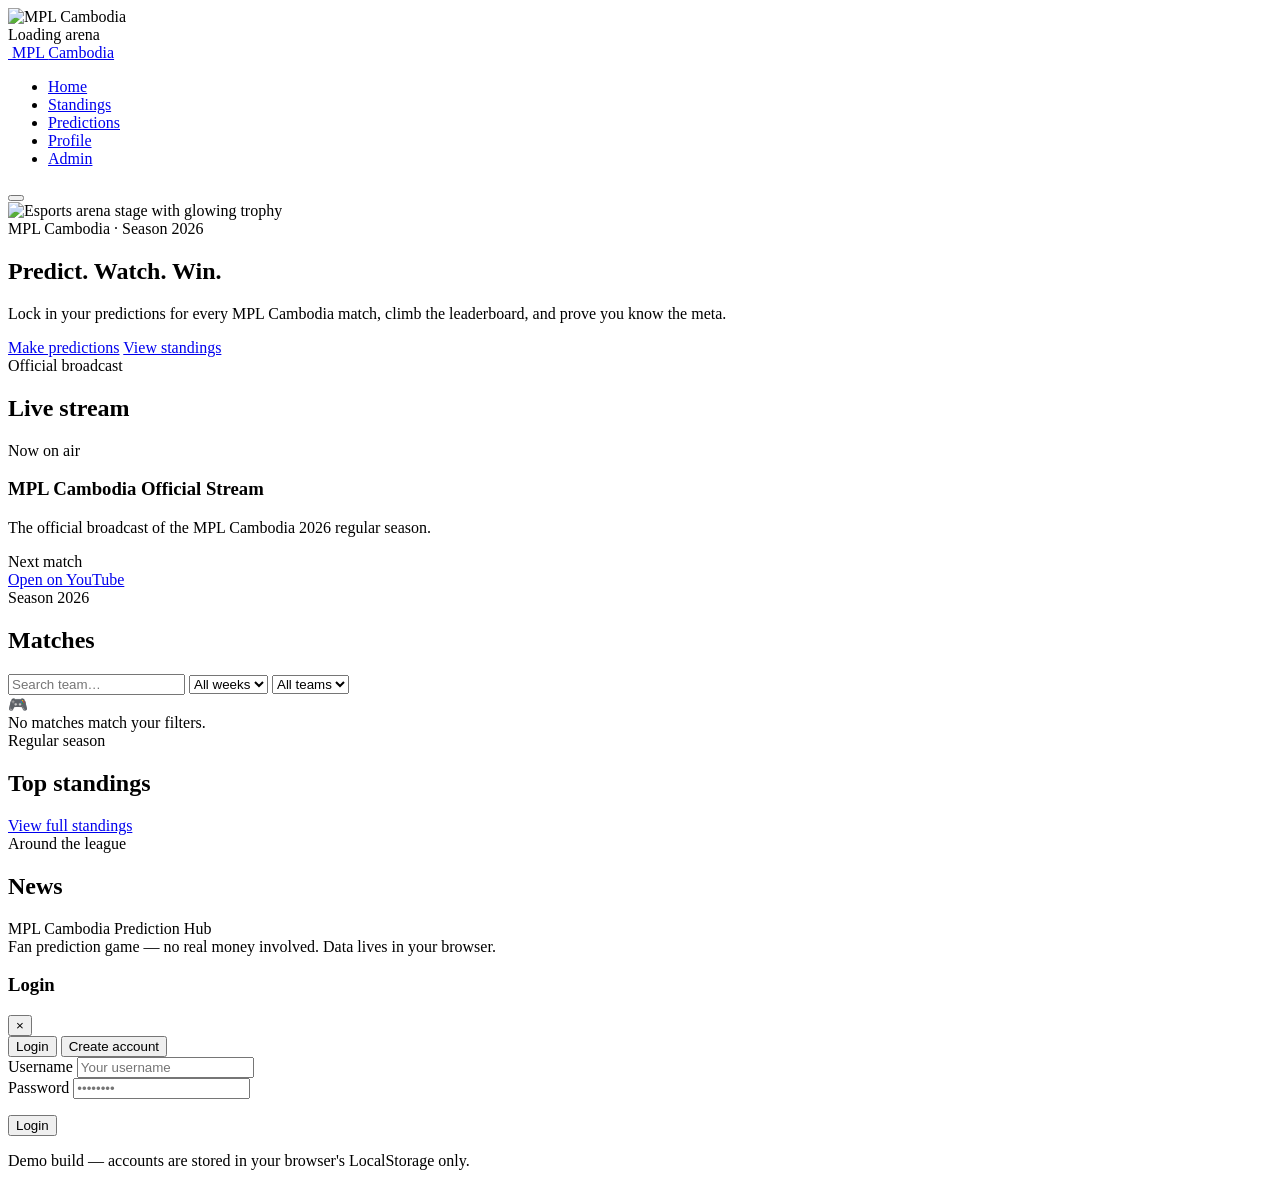
==== commit 7457260c: "Add files via upload" ====
--- a/index.html
+++ b/index.html
@@ -174,9 +174,13 @@
   <!-- Toast stack -->
   <div class="toast-stack" id="toastStack" aria-live="polite"></div>
 
-  <script src="js/utils.js"></script>
+    <script src="js/utils.js"></script>
+  <script src="js/supabase-config.js"></script>
+  <script src="assets/vendor/supabase.min.js"></script>
   <script src="js/store.js"></script>
   <script src="js/auth.js"></script>
+  <script src="js/scoring.js"></script>
+  <script src="js/cloud.js"></script>
   <script src="js/ui.js"></script>
   <script src="js/pages/home.js"></script>
   <script src="js/app.js"></script>
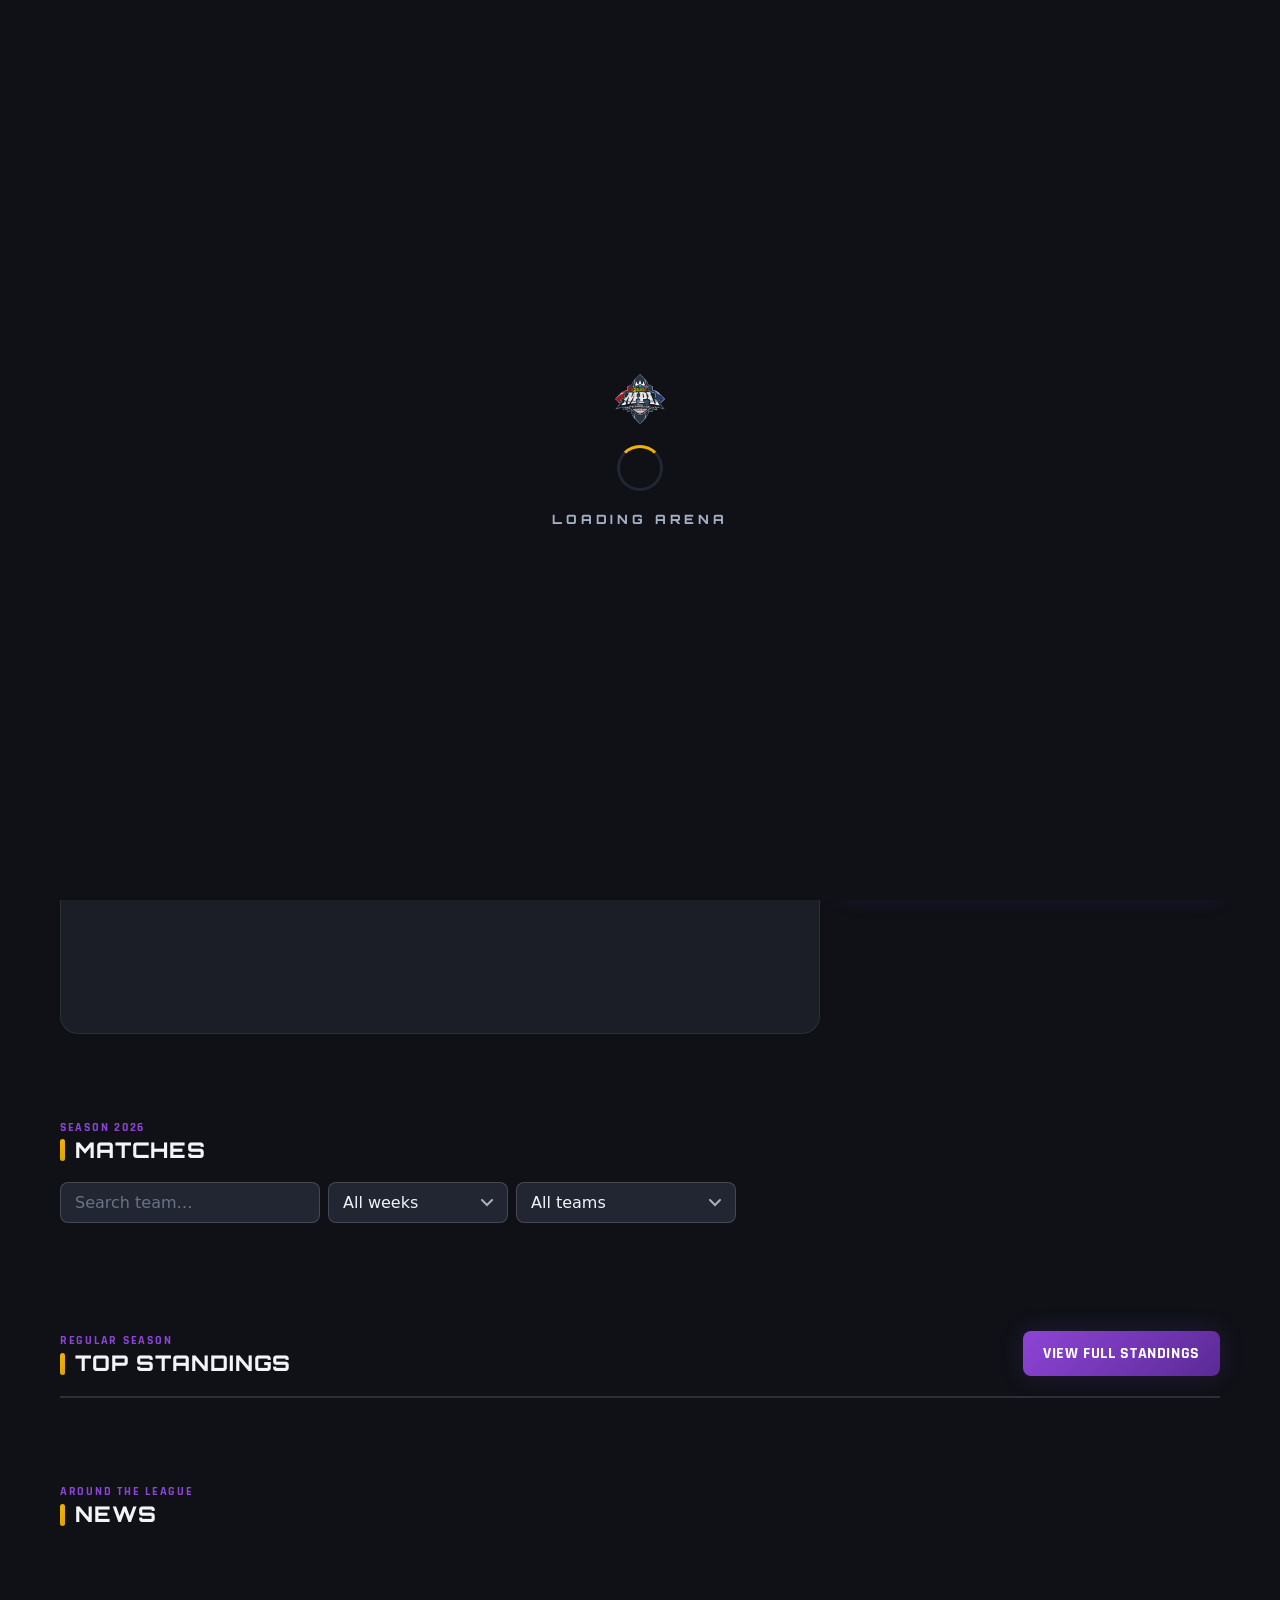
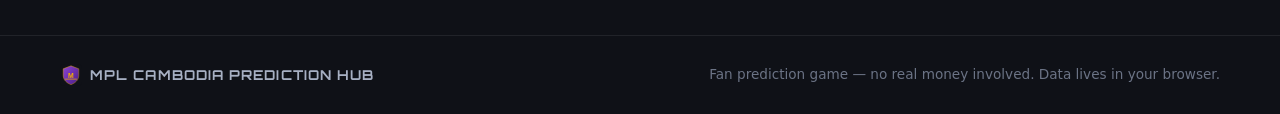
==== commit bf8b80f1: "Update index.html" ====
--- a/index.html
+++ b/index.html
@@ -5,13 +5,13 @@
   <meta name="viewport" content="width=device-width, initial-scale=1.0">
   <title>MPL Cambodia Prediction Hub — Home</title>
   <meta name="description" content="MPL Cambodia esports prediction hub — live stream, upcoming matches, standings and fan predictions.">
-  <link rel="icon" type="image/svg+xml" href="assets/favicon.svg">
+  <link rel="icon" type="image/svg+xml" href="assets/900px-MPL_Cambodia_2025_allmode.svg">
   <link rel="stylesheet" href="css/style.css">
 </head>
 <body data-page="home">
   <!-- Boot loader -->
   <div class="loader" id="loader" role="status" aria-label="Loading">
-    <img class="l-mark" src="assets/favicon.svg" alt="MPL Cambodia">
+    <img class="l-mark" src="assets/900px-MPL_Cambodia_2025_allmode.svg" alt="MPL Cambodia">
     <div class="l-ring"></div>
     <div class="l-text">Loading arena</div>
   </div>
--- a/css/style.css
+++ b/css/style.css
@@ -0,0 +1,2128 @@
+/* ==========================================================================
+   MPL Cambodia Prediction Hub — Design System
+   Dark esports theme · gold/violet accents · glass cards
+   Sections: fonts, tokens, base, layout, nav, loader, buttons, badges,
+   cards, tables, forms, bracket, dashboard, toasts, modal, utilities,
+   responsive, reduced motion
+   ========================================================================== */
+
+/* --------------------------------------------------------------------------
+   1. Fonts (self-hosted)
+   -------------------------------------------------------------------------- */
+@font-face {
+  font-family: "Orbitron";
+  src: url("../assets/fonts/orbitron-600.woff2") format("woff2");
+  font-weight: 600;
+  font-display: swap;
+}
+@font-face {
+  font-family: "Orbitron";
+  src: url("../assets/fonts/orbitron-700.woff2") format("woff2");
+  font-weight: 700;
+  font-display: swap;
+}
+@font-face {
+  font-family: "Orbitron";
+  src: url("../assets/fonts/orbitron-800.woff2") format("woff2");
+  font-weight: 800;
+  font-display: swap;
+}
+@font-face {
+  font-family: "Rajdhani";
+  src: url("../assets/fonts/rajdhani-500.woff2") format("woff2");
+  font-weight: 500;
+  font-display: swap;
+}
+@font-face {
+  font-family: "Rajdhani";
+  src: url("../assets/fonts/rajdhani-600.woff2") format("woff2");
+  font-weight: 600;
+  font-display: swap;
+}
+@font-face {
+  font-family: "Rajdhani";
+  src: url("../assets/fonts/rajdhani-700.woff2") format("woff2");
+  font-weight: 700;
+  font-display: swap;
+}
+
+/* --------------------------------------------------------------------------
+   2. Design tokens
+   -------------------------------------------------------------------------- */
+:root {
+  /* Surfaces */
+  --bg: #0F1117;
+  --bg-2: #13161F;
+  --card: #1B1E27;
+  --card-2: #222632;
+  --card-glass: rgba(27, 30, 39, 0.72);
+  --border: rgba(255, 255, 255, 0.08);
+  --border-strong: rgba(255, 255, 255, 0.16);
+
+  /* Brand accents */
+  --gold: #F5B301;
+  --gold-2: #D9A404;
+  --gold-soft: rgba(245, 179, 1, 0.12);
+  --violet: #8E44D6;
+  --violet-2: #5B2A96;
+  --violet-soft: rgba(142, 68, 214, 0.14);
+
+  /* Text */
+  --text: #F2F4F8;
+  --text-2: #A7B0C3;
+  --muted: #6B7385;
+
+  /* Status */
+  --live: #FF3B4E;
+  --win: #31C48D;
+  --loss: #E5484D;
+  --warn: #FFB020;
+  --live-soft: rgba(255, 59, 78, 0.14);
+  --win-soft: rgba(49, 196, 141, 0.12);
+  --loss-soft: rgba(229, 72, 77, 0.12);
+
+  /* Gradients */
+  --grad-gold: linear-gradient(135deg, #F5B301 0%, #D9A404 100%);
+  --grad-violet: linear-gradient(135deg, #8E44D6 0%, #5B2A96 100%);
+  --grad-hero: linear-gradient(180deg, rgba(15, 17, 23, 0.55) 0%, rgba(15, 17, 23, 0.86) 72%, var(--bg) 100%);
+
+  /* Typography */
+  --font-display: "Orbitron", "Rajdhani", system-ui, sans-serif;
+  --font-ui: "Rajdhani", system-ui, sans-serif;
+  --font-body: system-ui, -apple-system, "Segoe UI", Roboto, "Helvetica Neue", Arial, sans-serif;
+
+  /* Shape */
+  --radius-sm: 8px;
+  --radius: 14px;
+  --radius-lg: 18px;
+  --radius-pill: 999px;
+
+  /* Depth */
+  --shadow: 0 12px 40px rgba(0, 0, 0, 0.55);
+  --glow-violet: 0 0 24px rgba(142, 68, 214, 0.18);
+  --glow-gold: 0 0 24px rgba(245, 179, 1, 0.22);
+
+  /* Motion */
+  --motion-fast: 120ms;
+  --motion-base: 180ms;
+  --motion-slow: 300ms;
+  --ease: cubic-bezier(0.2, 0, 0, 1);
+
+  --container: 1200px;
+  --nav-h: 66px;
+}
+
+/* --------------------------------------------------------------------------
+   3. Base
+   -------------------------------------------------------------------------- */
+*,
+*::before,
+*::after {
+  box-sizing: border-box;
+  margin: 0;
+  padding: 0;
+}
+
+html {
+  scroll-behavior: smooth;
+}
+
+body {
+  font-family: var(--font-body);
+  font-size: 15px;
+  line-height: 1.6;
+  color: var(--text);
+  background: var(--bg);
+  min-height: 100vh;
+  -webkit-font-smoothing: antialiased;
+}
+
+/* Ambient background glow — subtle, no mesh gradients */
+body::before {
+  content: "";
+  position: fixed;
+  inset: 0;
+  z-index: -1;
+  background:
+    radial-gradient(900px 500px at 85% -10%, rgba(142, 68, 214, 0.16), transparent 60%),
+    radial-gradient(800px 480px at 0% 15%, rgba(245, 179, 1, 0.07), transparent 55%);
+  pointer-events: none;
+}
+
+img,
+svg {
+  display: block;
+  max-width: 100%;
+}
+
+a {
+  color: inherit;
+  text-decoration: none;
+}
+
+button {
+  font-family: inherit;
+  cursor: pointer;
+  border: none;
+  background: none;
+  color: inherit;
+}
+
+input,
+select,
+textarea {
+  font-family: inherit;
+  font-size: 1rem;
+  color: var(--text);
+}
+
+h1,
+h2,
+h3,
+h4 {
+  font-family: var(--font-ui);
+  font-weight: 700;
+  line-height: 1.15;
+  letter-spacing: 0.01em;
+}
+
+::selection {
+  background: rgba(245, 179, 1, 0.35);
+}
+
+:focus-visible {
+  outline: 2px solid var(--gold);
+  outline-offset: 2px;
+  border-radius: 4px;
+}
+
+/* --------------------------------------------------------------------------
+   4. Layout
+   -------------------------------------------------------------------------- */
+.container {
+  width: 100%;
+  max-width: var(--container);
+  margin: 0 auto;
+  padding: 0 20px;
+}
+
+main {
+  padding-top: var(--nav-h);
+  min-height: calc(100vh - var(--nav-h));
+}
+
+.section {
+  padding: 40px 0;
+}
+
+.section-head {
+  display: flex;
+  align-items: end;
+  justify-content: space-between;
+  gap: 16px;
+  margin-bottom: 20px;
+  flex-wrap: wrap;
+}
+
+.section-title {
+  font-family: var(--font-display);
+  font-size: 1.35rem;
+  font-weight: 800;
+  text-transform: uppercase;
+  letter-spacing: 0.04em;
+  display: flex;
+  align-items: center;
+  gap: 10px;
+}
+
+.section-title::before {
+  content: "";
+  width: 5px;
+  height: 22px;
+  border-radius: 3px;
+  background: var(--grad-gold);
+}
+
+.eyebrow {
+  font-family: var(--font-ui);
+  font-size: 0.78rem;
+  font-weight: 700;
+  text-transform: uppercase;
+  letter-spacing: 0.14em;
+  color: var(--violet);
+}
+
+.page-header {
+  position: relative;
+  padding: 56px 0 28px;
+  overflow: hidden;
+}
+
+.page-header .bg-img {
+  position: absolute;
+  inset: 0;
+  object-fit: cover;
+  width: 100%;
+  height: 100%;
+  opacity: 0.28;
+  z-index: 0;
+}
+
+.page-header .container {
+  position: relative;
+  z-index: 1;
+}
+
+.page-header h1 {
+  font-family: var(--font-display);
+  font-size: clamp(1.6rem, 4vw, 2.4rem);
+  font-weight: 800;
+  text-transform: uppercase;
+  letter-spacing: 0.05em;
+  margin: 6px 0 4px;
+}
+
+.page-header p {
+  color: var(--text-2);
+  max-width: 640px;
+}
+
+/* Hero */
+.hero {
+  position: relative;
+  display: flex;
+  align-items: center;
+  min-height: 400px;
+  padding: 70px 0;
+  overflow: hidden;
+  border-bottom: 1px solid var(--border);
+}
+
+.hero .hero-bg {
+  position: absolute;
+  inset: 0;
+  width: 100%;
+  height: 100%;
+  object-fit: cover;
+  object-position: center 30%;
+  z-index: 0;
+}
+
+.hero::after {
+  content: "";
+  position: absolute;
+  inset: 0;
+  z-index: 1;
+  background: var(--grad-hero);
+}
+
+.hero-inner {
+  position: relative;
+  z-index: 2;
+  max-width: 720px;
+}
+
+.hero-inner h1 {
+  font-family: var(--font-display);
+  font-weight: 800;
+  font-size: clamp(2rem, 5.4vw, 3.3rem);
+  text-transform: uppercase;
+  letter-spacing: 0.04em;
+  line-height: 1.08;
+  margin: 10px 0 14px;
+}
+
+.hero-inner h1 .gold {
+  color: var(--gold);
+  text-shadow: 0 0 30px rgba(245, 179, 1, 0.45);
+}
+
+.hero-inner p {
+  color: var(--text-2);
+  font-size: 1.02rem;
+  max-width: 540px;
+}
+
+.hero-cta {
+  display: flex;
+  gap: 12px;
+  margin-top: 24px;
+  flex-wrap: wrap;
+}
+
+.hero-cta .btn {
+  padding: 12px 26px;
+  font-size: 1.02rem;
+}
+
+.stream-grid {
+  align-items: start;
+}
+
+@media (max-width: 900px) {
+  .stream-grid {
+    grid-template-columns: 1fr !important;
+  }
+}
+
+/* --------------------------------------------------------------------------
+   5. Navigation
+   -------------------------------------------------------------------------- */
+.nav {
+  position: fixed;
+  top: 0;
+  left: 0;
+  right: 0;
+  z-index: 100;
+  height: var(--nav-h);
+  background: rgba(15, 17, 23, 0.82);
+  backdrop-filter: blur(14px);
+  -webkit-backdrop-filter: blur(14px);
+  border-bottom: 1px solid var(--border);
+}
+
+.nav-inner {
+  height: var(--nav-h);
+  display: flex;
+  align-items: center;
+  gap: 20px;
+  justify-content: space-between;
+}
+
+.nav-brand {
+  display: flex;
+  align-items: center;
+  gap: 10px;
+  font-family: var(--font-display);
+  font-weight: 800;
+  font-size: 1rem;
+  text-transform: uppercase;
+  letter-spacing: 0.06em;
+  color: var(--text);
+}
+
+.nav-brand img {
+  width: 34px;
+  height: 34px;
+}
+
+.nav-brand .accent {
+  color: var(--gold);
+}
+
+.nav-links {
+  display: flex;
+  align-items: center;
+  gap: 4px;
+  list-style: none;
+}
+
+.nav-links a {
+  display: block;
+  padding: 9px 14px;
+  border-radius: var(--radius-sm);
+  font-family: var(--font-ui);
+  font-weight: 600;
+  font-size: 1rem;
+  letter-spacing: 0.03em;
+  color: var(--text-2);
+  transition: color var(--motion-fast) var(--ease), background var(--motion-fast) var(--ease);
+}
+
+.nav-links a:hover {
+  color: var(--text);
+  background: rgba(255, 255, 255, 0.05);
+}
+
+.nav-links a.active {
+  color: var(--gold);
+  background: var(--gold-soft);
+}
+
+.nav-actions {
+  display: flex;
+  align-items: center;
+  gap: 10px;
+}
+
+.nav-user {
+  display: flex;
+  align-items: center;
+  gap: 8px;
+  padding: 6px 12px 6px 6px;
+  border-radius: var(--radius-pill);
+  background: var(--card);
+  border: 1px solid var(--border);
+  font-family: var(--font-ui);
+  font-weight: 600;
+  color: var(--text);
+}
+
+.nav-user .avatar {
+  width: 28px;
+  height: 28px;
+  font-size: 0.72rem;
+}
+
+/* Hamburger */
+.burger {
+  display: none;
+  flex-direction: column;
+  gap: 5px;
+  padding: 8px;
+}
+
+.burger span {
+  width: 22px;
+  height: 2px;
+  border-radius: 2px;
+  background: var(--text);
+  transition: transform var(--motion-base) var(--ease), opacity var(--motion-base) var(--ease);
+}
+
+.burger.open span:nth-child(1) {
+  transform: translateY(7px) rotate(45deg);
+}
+.burger.open span:nth-child(2) {
+  opacity: 0;
+}
+.burger.open span:nth-child(3) {
+  transform: translateY(-7px) rotate(-45deg);
+}
+
+/* --------------------------------------------------------------------------
+   6. Avatar (initials-based, no image needed)
+   -------------------------------------------------------------------------- */
+.avatar {
+  display: inline-flex;
+  align-items: center;
+  justify-content: center;
+  width: 44px;
+  height: 44px;
+  border-radius: 50%;
+  background: var(--grad-violet);
+  color: #fff;
+  font-family: var(--font-display);
+  font-weight: 700;
+  font-size: 0.95rem;
+  text-transform: uppercase;
+  flex-shrink: 0;
+  border: 1px solid var(--border-strong);
+}
+
+/* --------------------------------------------------------------------------
+   7. Buttons
+   -------------------------------------------------------------------------- */
+.btn {
+  display: inline-flex;
+  align-items: center;
+  justify-content: center;
+  gap: 8px;
+  padding: 10px 20px;
+  border-radius: var(--radius-sm);
+  font-family: var(--font-ui);
+  font-weight: 700;
+  font-size: 0.98rem;
+  letter-spacing: 0.04em;
+  text-transform: uppercase;
+  transition: transform var(--motion-fast) var(--ease), box-shadow var(--motion-base) var(--ease),
+    filter var(--motion-base) var(--ease), background var(--motion-base) var(--ease);
+  user-select: none;
+  white-space: nowrap;
+}
+
+.btn:active {
+  transform: translateY(1px);
+}
+
+.btn-gold {
+  background: var(--grad-gold);
+  color: #1a1405;
+  box-shadow: var(--glow-gold);
+}
+
+.btn-gold:hover {
+  transform: translateY(-2px);
+  filter: brightness(1.07);
+}
+
+.btn-violet {
+  background: var(--grad-violet);
+  color: #fff;
+  box-shadow: var(--glow-violet);
+}
+
+.btn-violet:hover {
+  transform: translateY(-2px);
+  filter: brightness(1.1);
+}
+
+.btn-ghost {
+  background: transparent;
+  color: var(--text-2);
+  border: 1px solid var(--border-strong);
+}
+
+.btn-ghost:hover {
+  color: var(--text);
+  border-color: var(--violet);
+  background: var(--violet-soft);
+}
+
+.btn-danger {
+  background: var(--loss-soft);
+  color: var(--loss);
+  border: 1px solid rgba(229, 72, 77, 0.35);
+}
+
+.btn-danger:hover {
+  background: rgba(229, 72, 77, 0.24);
+}
+
+.btn-sm {
+  padding: 6px 14px;
+  font-size: 0.85rem;
+}
+
+.btn-block {
+  width: 100%;
+}
+
+.btn:disabled {
+  opacity: 0.5;
+  pointer-events: none;
+}
+
+/* --------------------------------------------------------------------------
+   8. Badges & chips
+   -------------------------------------------------------------------------- */
+.badge {
+  display: inline-flex;
+  align-items: center;
+  gap: 6px;
+  padding: 3px 10px;
+  border-radius: 6px;
+  font-family: var(--font-ui);
+  font-weight: 700;
+  font-size: 0.76rem;
+  text-transform: uppercase;
+  letter-spacing: 0.08em;
+  border: 1px solid var(--border);
+  background: var(--card-2);
+  color: var(--text-2);
+  white-space: nowrap;
+}
+
+.badge-gold {
+  background: var(--gold-soft);
+  border-color: rgba(245, 179, 1, 0.4);
+  color: var(--gold);
+}
+
+.badge-violet {
+  background: var(--violet-soft);
+  border-color: rgba(142, 68, 214, 0.4);
+  color: #C39AF2;
+}
+
+.badge-muted {
+  background: rgba(255, 255, 255, 0.04);
+  border-color: var(--border);
+  color: var(--muted);
+}
+
+.badge-win {
+  background: var(--win-soft);
+  border-color: rgba(49, 196, 141, 0.35);
+  color: var(--win);
+}
+
+.badge-loss {
+  background: var(--loss-soft);
+  border-color: rgba(229, 72, 77, 0.35);
+  color: var(--loss);
+}
+
+.badge-live {
+  background: var(--live-soft);
+  border-color: rgba(255, 59, 78, 0.45);
+  color: var(--live);
+}
+
+.badge-live .dot {
+  width: 7px;
+  height: 7px;
+  border-radius: 50%;
+  background: var(--live);
+  animation: pulse 1.4s ease-in-out infinite;
+}
+
+@keyframes pulse {
+  0%,
+  100% {
+    box-shadow: 0 0 0 0 rgba(255, 59, 78, 0.6);
+  }
+  50% {
+    box-shadow: 0 0 0 6px rgba(255, 59, 78, 0);
+  }
+}
+
+.chip {
+  padding: 6px 14px;
+  border-radius: var(--radius-pill);
+  border: 1px solid var(--border-strong);
+  background: var(--card);
+  color: var(--text-2);
+  font-family: var(--font-ui);
+  font-weight: 600;
+  font-size: 0.9rem;
+  transition: all var(--motion-fast) var(--ease);
+}
+
+.chip:hover {
+  border-color: var(--violet);
+  color: var(--text);
+}
+
+.chip.active {
+  background: var(--violet-soft);
+  border-color: var(--violet);
+  color: #fff;
+}
+
+/* --------------------------------------------------------------------------
+   9. Cards
+   -------------------------------------------------------------------------- */
+.card {
+  background: var(--card);
+  border: 1px solid var(--border);
+  border-radius: var(--radius);
+  padding: 20px;
+}
+
+.glass {
+  background: var(--card-glass);
+  backdrop-filter: blur(12px);
+  -webkit-backdrop-filter: blur(12px);
+  border: 1px solid var(--border);
+  border-radius: var(--radius);
+}
+
+.grid {
+  display: grid;
+  gap: 20px;
+}
+
+.grid-3 {
+  grid-template-columns: repeat(3, 1fr);
+}
+.grid-2 {
+  grid-template-columns: repeat(2, 1fr);
+}
+
+/* Match card */
+.match-card {
+  position: relative;
+  overflow: hidden;
+  background: var(--card);
+  border: 1px solid var(--border);
+  border-radius: var(--radius);
+  padding: 22px 20px;
+  transition: transform var(--motion-base) var(--ease), border-color var(--motion-base) var(--ease),
+    box-shadow var(--motion-base) var(--ease);
+}
+
+.match-card:hover {
+  transform: translateY(-3px);
+  border-color: rgba(142, 68, 214, 0.55);
+  box-shadow: var(--shadow), var(--glow-violet);
+}
+
+.match-card.live {
+  border-color: rgba(255, 59, 78, 0.5);
+}
+
+.match-card .mc-top {
+  display: flex;
+  align-items: center;
+  justify-content: space-between;
+  margin-bottom: 14px;
+}
+
+.match-card .mc-teams {
+  display: grid;
+  grid-template-columns: 1fr auto 1fr;
+  align-items: center;
+  gap: 10px;
+  margin-bottom: 14px;
+}
+
+.team-block {
+  display: flex;
+  flex-direction: column;
+  align-items: center;
+  gap: 8px;
+  text-align: center;
+  min-width: 0;
+}
+
+.team-block img {
+  width: 52px;
+  height: 52px;
+  object-fit: contain;
+  filter: drop-shadow(0 4px 10px rgba(0, 0, 0, 0.5));
+  transition: transform var(--motion-base) var(--ease);
+}
+
+.match-card:hover .team-block img {
+  transform: scale(1.06);
+}
+
+.team-block .t-name {
+  font-family: var(--font-ui);
+  font-weight: 700;
+  font-size: 0.98rem;
+  line-height: 1.2;
+  white-space: nowrap;
+  overflow: hidden;
+  text-overflow: ellipsis;
+  max-width: 100%;
+}
+
+.team-block .t-tag {
+  font-size: 0.7rem;
+  color: var(--muted);
+  text-transform: uppercase;
+  letter-spacing: 0.1em;
+}
+
+.vs {
+  font-family: var(--font-display);
+  font-weight: 800;
+  font-size: 0.95rem;
+  color: var(--muted);
+  padding: 8px;
+}
+
+.mc-meta {
+  display: flex;
+  justify-content: center;
+  gap: 8px;
+  flex-wrap: wrap;
+  margin-bottom: 12px;
+}
+
+.mc-meta .sep {
+  color: var(--muted);
+}
+
+.mc-countdown {
+  display: flex;
+  justify-content: center;
+  gap: 6px;
+  margin-bottom: 16px;
+}
+
+.cd-cell {
+  display: flex;
+  flex-direction: column;
+  align-items: center;
+  background: var(--card-2);
+  border: 1px solid var(--border);
+  border-radius: var(--radius-sm);
+  padding: 6px 10px;
+  min-width: 58px;
+}
+
+.cd-cell .num {
+  font-family: var(--font-display);
+  font-weight: 700;
+  font-size: 1.15rem;
+  color: var(--gold);
+  font-variant-numeric: tabular-nums;
+}
+
+.cd-cell .lab {
+  font-family: var(--font-ui);
+  font-size: 0.66rem;
+  font-weight: 700;
+  text-transform: uppercase;
+  letter-spacing: 0.12em;
+  color: var(--muted);
+}
+
+.cd-finished {
+  font-family: var(--font-ui);
+  font-weight: 700;
+  color: var(--muted);
+  text-align: center;
+  margin-bottom: 16px;
+  text-transform: uppercase;
+  letter-spacing: 0.06em;
+}
+
+.mc-score {
+  display: flex;
+  justify-content: center;
+  gap: 8px;
+  align-items: center;
+  font-family: var(--font-display);
+  font-weight: 800;
+  font-size: 1.2rem;
+  margin-bottom: 16px;
+}
+
+.mc-score .winner-tag {
+  font-size: 0.7rem;
+}
+
+/* News card */
+.news-card {
+  background: var(--card);
+  border: 1px solid var(--border);
+  border-radius: var(--radius);
+  overflow: hidden;
+  transition: transform var(--motion-base) var(--ease), border-color var(--motion-base) var(--ease);
+}
+
+.news-card:hover {
+  transform: translateY(-3px);
+  border-color: rgba(245, 179, 1, 0.5);
+}
+
+.news-card img {
+  width: 100%;
+  height: 150px;
+  object-fit: cover;
+}
+
+.news-card .nc-body {
+  padding: 16px 18px 18px;
+}
+
+.news-card .nc-title {
+  font-family: var(--font-ui);
+  font-weight: 700;
+  font-size: 1.05rem;
+  margin: 8px 0 6px;
+  line-height: 1.3;
+}
+
+.news-card .nc-excerpt {
+  color: var(--text-2);
+  font-size: 0.88rem;
+  line-height: 1.5;
+  display: -webkit-box;
+  -webkit-line-clamp: 3;
+  -webkit-box-orient: vertical;
+  overflow: hidden;
+}
+
+.news-card .nc-date {
+  font-size: 0.76rem;
+  color: var(--muted);
+  margin-top: 10px;
+  display: flex;
+  justify-content: space-between;
+}
+
+/* Stat card */
+.stat-card {
+  background: var(--card);
+  border: 1px solid var(--border);
+  border-radius: var(--radius);
+  padding: 18px;
+  text-align: center;
+  transition: border-color var(--motion-base) var(--ease);
+}
+
+.stat-card:hover {
+  border-color: rgba(142, 68, 214, 0.5);
+}
+
+.stat-card .sc-value {
+  font-family: var(--font-display);
+  font-weight: 800;
+  font-size: 1.7rem;
+  color: var(--gold);
+  font-variant-numeric: tabular-nums;
+}
+
+.stat-card .sc-label {
+  font-family: var(--font-ui);
+  font-weight: 700;
+  font-size: 0.74rem;
+  text-transform: uppercase;
+  letter-spacing: 0.12em;
+  color: var(--muted);
+  margin-top: 4px;
+}
+
+/* --------------------------------------------------------------------------
+   10. Tables
+   -------------------------------------------------------------------------- */
+.table-wrap {
+  overflow-x: auto;
+  border-radius: var(--radius);
+  border: 1px solid var(--border);
+  background: var(--card);
+}
+
+table.data-table {
+  width: 100%;
+  border-collapse: collapse;
+  min-width: 620px;
+}
+
+.data-table th {
+  font-family: var(--font-ui);
+  font-weight: 700;
+  font-size: 0.72rem;
+  text-transform: uppercase;
+  letter-spacing: 0.12em;
+  color: var(--muted);
+  text-align: left;
+  padding: 12px 14px;
+  border-bottom: 1px solid var(--border);
+  background: rgba(255, 255, 255, 0.02);
+  white-space: nowrap;
+}
+
+.data-table td {
+  padding: 12px 14px;
+  border-bottom: 1px solid rgba(255, 255, 255, 0.04);
+  font-size: 0.92rem;
+  vertical-align: middle;
+}
+
+.data-table tr:last-child td {
+  border-bottom: none;
+}
+
+.data-table tbody tr {
+  transition: background var(--motion-fast) var(--ease);
+}
+
+.data-table tbody tr:hover {
+  background: rgba(142, 68, 214, 0.07);
+}
+
+.data-table .num {
+  font-variant-numeric: tabular-nums;
+  text-align: center;
+}
+
+.team-cell {
+  display: flex;
+  align-items: center;
+  gap: 12px;
+  min-width: 0;
+}
+
+.team-cell img {
+  width: 30px;
+  height: 30px;
+  object-fit: contain;
+  flex-shrink: 0;
+}
+
+.team-cell .tc-name {
+  font-weight: 600;
+  white-space: nowrap;
+  overflow: hidden;
+  text-overflow: ellipsis;
+}
+
+.rank-cell {
+  font-family: var(--font-display);
+  font-weight: 800;
+  font-size: 0.95rem;
+  color: var(--text-2);
+  width: 44px;
+}
+
+tr.rank-1 .rank-cell {
+  color: var(--gold);
+}
+tr.rank-2 .rank-cell {
+  color: #D9C89A;
+}
+tr.rank-3 .rank-cell {
+  color: #B08D57;
+}
+
+tr.row-gold {
+  background: linear-gradient(90deg, rgba(245, 179, 1, 0.07), transparent 55%);
+}
+tr.row-violet {
+  background: linear-gradient(90deg, rgba(142, 68, 214, 0.08), transparent 55%);
+}
+
+/* --------------------------------------------------------------------------
+   11. Forms
+   -------------------------------------------------------------------------- */
+.field {
+  margin-bottom: 14px;
+}
+
+.field label {
+  display: block;
+  font-family: var(--font-ui);
+  font-weight: 700;
+  font-size: 0.78rem;
+  text-transform: uppercase;
+  letter-spacing: 0.1em;
+  color: var(--text-2);
+  margin-bottom: 6px;
+}
+
+.input,
+.select {
+  width: 100%;
+  background: var(--card-2);
+  border: 1px solid var(--border-strong);
+  border-radius: var(--radius-sm);
+  padding: 10px 14px;
+  color: var(--text);
+  transition: border-color var(--motion-fast) var(--ease), box-shadow var(--motion-fast) var(--ease);
+}
+
+.input::placeholder {
+  color: var(--muted);
+}
+
+.input:focus,
+.select:focus {
+  outline: none;
+  border-color: var(--gold);
+  box-shadow: 0 0 0 3px rgba(245, 179, 1, 0.18);
+}
+
+.select {
+  appearance: none;
+  -webkit-appearance: none;
+  background-image: url("data:image/svg+xml,%3Csvg xmlns='http://www.w3.org/2000/svg' width='12' height='8'%3E%3Cpath d='M1 1l5 5 5-5' stroke='%23A7B0C3' stroke-width='2' fill='none' stroke-linecap='round'/%3E%3C/svg%3E");
+  background-repeat: no-repeat;
+  background-position: right 14px center;
+  padding-right: 36px;
+  cursor: pointer;
+}
+
+.select option {
+  background: var(--card-2);
+  color: var(--text);
+}
+
+textarea.input {
+  resize: vertical;
+  min-height: 90px;
+}
+
+/* Radio pills (winner pick) */
+.radio-pills {
+  display: grid;
+  grid-template-columns: 1fr 1fr;
+  gap: 10px;
+}
+
+.radio-pill {
+  position: relative;
+}
+
+.radio-pill input {
+  position: absolute;
+  opacity: 0;
+  pointer-events: none;
+}
+
+.radio-pill .pill {
+  display: flex;
+  align-items: center;
+  gap: 10px;
+  padding: 10px 12px;
+  border: 1px solid var(--border-strong);
+  border-radius: var(--radius-sm);
+  background: var(--card-2);
+  color: var(--text-2);
+  font-family: var(--font-ui);
+  font-weight: 700;
+  transition: all var(--motion-fast) var(--ease);
+  cursor: pointer;
+}
+
+.radio-pill .pill img {
+  width: 26px;
+  height: 26px;
+  object-fit: contain;
+}
+
+.radio-pill input:checked + .pill {
+  border-color: var(--gold);
+  background: var(--gold-soft);
+  color: var(--text);
+  box-shadow: var(--glow-gold);
+}
+
+.radio-pill input:focus-visible + .pill {
+  outline: 2px solid var(--gold);
+  outline-offset: 2px;
+}
+
+/* Toggle switch */
+.switch {
+  position: relative;
+  display: inline-flex;
+  align-items: center;
+  gap: 10px;
+  cursor: pointer;
+}
+
+.switch input {
+  opacity: 0;
+  width: 0;
+  height: 0;
+}
+
+.switch .track {
+  width: 42px;
+  height: 24px;
+  border-radius: var(--radius-pill);
+  background: var(--card-2);
+  border: 1px solid var(--border-strong);
+  position: relative;
+  transition: background var(--motion-base) var(--ease);
+  flex-shrink: 0;
+}
+
+.switch .track::after {
+  content: "";
+  position: absolute;
+  top: 2px;
+  left: 2px;
+  width: 18px;
+  height: 18px;
+  border-radius: 50%;
+  background: var(--text-2);
+  transition: transform var(--motion-base) var(--ease), background var(--motion-base) var(--ease);
+}
+
+.switch input:checked + .track {
+  background: var(--violet);
+  border-color: var(--violet);
+}
+
+.switch input:checked + .track::after {
+  transform: translateX(18px);
+  background: #fff;
+}
+
+/* --------------------------------------------------------------------------
+   12. Playoff bracket
+   -------------------------------------------------------------------------- */
+.bracket-wrap {
+  overflow-x: auto;
+  padding-bottom: 8px;
+  -webkit-overflow-scrolling: touch;
+}
+
+.bracket {
+  display: flex;
+  gap: 18px;
+  min-width: 980px;
+  padding: 8px 4px;
+}
+
+.bracket-col {
+  display: flex;
+  flex-direction: column;
+  justify-content: space-around;
+  gap: 16px;
+  flex: 1;
+  min-width: 190px;
+}
+
+.bracket-col .bcol-title {
+  font-family: var(--font-ui);
+  font-weight: 700;
+  font-size: 0.74rem;
+  text-transform: uppercase;
+  letter-spacing: 0.14em;
+  color: var(--muted);
+  text-align: center;
+  margin-bottom: 4px;
+}
+
+.bracket-col.upper .bcol-title {
+  color: var(--gold);
+}
+
+.bracket-col.lower .bcol-title {
+  color: #C39AF2;
+}
+
+.bracket-match {
+  background: var(--card);
+  border: 1px solid var(--border);
+  border-radius: var(--radius-sm);
+  padding: 10px 12px;
+  transition: border-color var(--motion-base) var(--ease);
+}
+
+.bracket-match:hover {
+  border-color: rgba(142, 68, 214, 0.5);
+}
+
+.bracket-match.done {
+  border-color: rgba(49, 196, 141, 0.45);
+}
+
+.bm-team {
+  display: flex;
+  align-items: center;
+  gap: 8px;
+  padding: 5px 6px;
+  border-radius: 6px;
+  font-size: 0.84rem;
+  font-weight: 600;
+  color: var(--text-2);
+}
+
+.bm-team img {
+  width: 20px;
+  height: 20px;
+  object-fit: contain;
+  flex-shrink: 0;
+}
+
+.bm-team.winner {
+  color: var(--text);
+  background: rgba(245, 179, 1, 0.08);
+}
+
+.bm-team.winner .bm-score {
+  color: var(--gold);
+  font-weight: 700;
+}
+
+.bm-team .bm-name {
+  flex: 1;
+  white-space: nowrap;
+  overflow: hidden;
+  text-overflow: ellipsis;
+}
+
+.bm-team .bm-score {
+  font-variant-numeric: tabular-nums;
+  font-size: 0.8rem;
+}
+
+.bm-team.tbd {
+  color: var(--muted);
+  font-style: italic;
+}
+
+.bm-label {
+  font-size: 0.66rem;
+  color: var(--muted);
+  text-transform: uppercase;
+  letter-spacing: 0.1em;
+  margin-top: 6px;
+  text-align: center;
+}
+
+.bracket-winner-box {
+  background: var(--grad-gold);
+  border-radius: var(--radius-sm);
+  padding: 12px;
+  text-align: center;
+  font-family: var(--font-display);
+  font-weight: 800;
+  font-size: 0.85rem;
+  text-transform: uppercase;
+  letter-spacing: 0.08em;
+  color: #1a1405;
+  box-shadow: var(--glow-gold);
+}
+
+/* --------------------------------------------------------------------------
+   13. Dashboard / charts (hand-rolled SVG)
+   -------------------------------------------------------------------------- */
+.donut-wrap {
+  position: relative;
+  width: 150px;
+  height: 150px;
+  margin: 0 auto;
+}
+
+.donut-wrap svg {
+  transform: rotate(-90deg);
+}
+
+.donut-center {
+  position: absolute;
+  inset: 0;
+  display: flex;
+  flex-direction: column;
+  align-items: center;
+  justify-content: center;
+}
+
+.donut-center .dv {
+  font-family: var(--font-display);
+  font-weight: 800;
+  font-size: 1.5rem;
+  color: var(--text);
+}
+
+.donut-center .dl {
+  font-size: 0.7rem;
+  color: var(--muted);
+  text-transform: uppercase;
+  letter-spacing: 0.08em;
+}
+
+.bar-row {
+  display: grid;
+  grid-template-columns: 84px 1fr 44px;
+  align-items: center;
+  gap: 10px;
+  margin-bottom: 8px;
+  font-size: 0.85rem;
+}
+
+.bar-row .br-label {
+  color: var(--text-2);
+  font-weight: 600;
+  white-space: nowrap;
+  overflow: hidden;
+  text-overflow: ellipsis;
+}
+
+.bar-row .br-track {
+  height: 10px;
+  border-radius: var(--radius-pill);
+  background: var(--card-2);
+  border: 1px solid var(--border);
+  overflow: hidden;
+}
+
+.bar-row .br-fill {
+  height: 100%;
+  border-radius: var(--radius-pill);
+  background: var(--grad-gold);
+  transition: width 600ms var(--ease);
+}
+
+.bar-row .br-val {
+  font-family: var(--font-display);
+  font-weight: 700;
+  font-size: 0.85rem;
+  color: var(--gold);
+  text-align: right;
+  font-variant-numeric: tabular-nums;
+}
+
+/* Leaderboard */
+.leader-row {
+  display: flex;
+  align-items: center;
+  gap: 12px;
+  padding: 10px 12px;
+  border-radius: var(--radius-sm);
+  background: var(--card);
+  border: 1px solid var(--border);
+  margin-bottom: 8px;
+  transition: border-color var(--motion-base) var(--ease);
+}
+
+.leader-row:hover {
+  border-color: rgba(142, 68, 214, 0.5);
+}
+
+.leader-row .lr-rank {
+  font-family: var(--font-display);
+  font-weight: 800;
+  width: 30px;
+  text-align: center;
+  color: var(--muted);
+}
+
+.leader-row:nth-child(1) .lr-rank {
+  color: var(--gold);
+}
+.leader-row:nth-child(2) .lr-rank {
+  color: #D9C89A;
+}
+.leader-row:nth-child(3) .lr-rank {
+  color: #B08D57;
+}
+
+.leader-row .lr-name {
+  flex: 1;
+  font-weight: 600;
+  overflow: hidden;
+  text-overflow: ellipsis;
+  white-space: nowrap;
+}
+
+.leader-row .lr-pts {
+  font-family: var(--font-display);
+  font-weight: 800;
+  color: var(--gold);
+  font-variant-numeric: tabular-nums;
+}
+
+.leader-row .lr-acc {
+  font-size: 0.78rem;
+  color: var(--muted);
+  width: 70px;
+  text-align: right;
+}
+
+/* --------------------------------------------------------------------------
+   14. Drag & drop (Top 6 ranking)
+   -------------------------------------------------------------------------- */
+.dd-list {
+  list-style: none;
+  display: flex;
+  flex-direction: column;
+  gap: 8px;
+}
+
+.dd-item {
+  display: flex;
+  align-items: center;
+  gap: 12px;
+  padding: 10px 14px;
+  background: var(--card);
+  border: 1px solid var(--border);
+  border-radius: var(--radius-sm);
+  cursor: grab;
+  transition: border-color var(--motion-fast) var(--ease), transform var(--motion-fast) var(--ease);
+}
+
+.dd-item:hover {
+  border-color: rgba(142, 68, 214, 0.5);
+}
+
+.dd-item.dragging {
+  opacity: 0.55;
+  border-color: var(--gold);
+  border-style: dashed;
+}
+
+.dd-item.droptarget {
+  border-color: var(--gold);
+  background: var(--gold-soft);
+}
+
+/* Locked prediction sections (match closed / Top 6 closed / champion closed) */
+.card.is-locked {
+  position: relative;
+}
+
+.card.is-locked .dd-list,
+.card.is-locked .dd-item,
+.card.is-locked .radio-pill,
+.card.is-locked .select,
+.card.is-locked input[type="radio"] {
+  pointer-events: none;
+}
+
+.card.is-locked .dd-list {
+  opacity: 0.55;
+}
+
+.match-card.is-locked {
+  border-color: rgba(229, 72, 77, 0.35);
+  opacity: 0.85;
+}
+
+.dd-item .dd-rank {
+  font-family: var(--font-display);
+  font-weight: 800;
+  font-size: 0.85rem;
+  color: var(--gold);
+  width: 22px;
+}
+
+.dd-item img {
+  width: 26px;
+  height: 26px;
+  object-fit: contain;
+}
+
+.dd-item .dd-name {
+  flex: 1;
+  font-weight: 600;
+}
+
+.dd-item .dd-handle {
+  color: var(--muted);
+  font-size: 0.9rem;
+}
+
+/* --------------------------------------------------------------------------
+   15. Tabs (admin)
+   -------------------------------------------------------------------------- */
+.tabs {
+  display: flex;
+  gap: 8px;
+  flex-wrap: wrap;
+  margin-bottom: 24px;
+  border-bottom: 1px solid var(--border);
+  padding-bottom: 12px;
+}
+
+.tab-btn {
+  padding: 9px 18px;
+  border-radius: var(--radius-sm);
+  font-family: var(--font-ui);
+  font-weight: 700;
+  font-size: 0.95rem;
+  text-transform: uppercase;
+  letter-spacing: 0.04em;
+  color: var(--text-2);
+  border: 1px solid transparent;
+  transition: all var(--motion-fast) var(--ease);
+}
+
+.tab-btn:hover {
+  color: var(--text);
+  background: rgba(255, 255, 255, 0.04);
+}
+
+.tab-btn.active {
+  color: var(--gold);
+  background: var(--gold-soft);
+  border-color: rgba(245, 179, 1, 0.35);
+}
+
+/* --------------------------------------------------------------------------
+   16. Toasts
+   -------------------------------------------------------------------------- */
+.toast-stack {
+  position: fixed;
+  bottom: 22px;
+  right: 22px;
+  z-index: 500;
+  display: flex;
+  flex-direction: column;
+  gap: 10px;
+  max-width: min(360px, calc(100vw - 32px));
+}
+
+.toast {
+  display: flex;
+  align-items: flex-start;
+  gap: 10px;
+  padding: 13px 16px;
+  border-radius: var(--radius-sm);
+  background: var(--card-2);
+  border: 1px solid var(--border-strong);
+  box-shadow: var(--shadow);
+  font-size: 0.92rem;
+  animation: toast-in 220ms var(--ease);
+}
+
+.toast .t-icon {
+  font-size: 1rem;
+  line-height: 1.3;
+}
+
+.toast.success .t-icon {
+  color: var(--win);
+}
+.toast.error .t-icon {
+  color: var(--loss);
+}
+.toast.info .t-icon {
+  color: var(--violet);
+}
+
+.toast.success {
+  border-color: rgba(49, 196, 141, 0.5);
+}
+.toast.error {
+  border-color: rgba(229, 72, 77, 0.5);
+}
+.toast.info {
+  border-color: rgba(142, 68, 214, 0.5);
+}
+
+.toast.out {
+  animation: toast-out 200ms var(--ease) forwards;
+}
+
+@keyframes toast-in {
+  from {
+    opacity: 0;
+    transform: translateY(14px);
+  }
+  to {
+    opacity: 1;
+    transform: none;
+  }
+}
+
+@keyframes toast-out {
+  to {
+    opacity: 0;
+    transform: translateY(8px);
+  }
+}
+
+/* --------------------------------------------------------------------------
+   17. Modal (auth)
+   -------------------------------------------------------------------------- */
+.modal-overlay {
+  position: fixed;
+  inset: 0;
+  z-index: 400;
+  background: rgba(10, 12, 16, 0.72);
+  backdrop-filter: blur(6px);
+  display: none;
+  align-items: center;
+  justify-content: center;
+  padding: 20px;
+}
+
+.modal-overlay.open {
+  display: flex;
+}
+
+.modal {
+  width: 100%;
+  max-width: 420px;
+  background: var(--card);
+  border: 1px solid var(--border-strong);
+  border-radius: var(--radius-lg);
+  box-shadow: var(--shadow);
+  padding: 26px;
+  animation: modal-in 240ms var(--ease);
+}
+
+@keyframes modal-in {
+  from {
+    opacity: 0;
+    transform: translateY(18px) scale(0.98);
+  }
+  to {
+    opacity: 1;
+    transform: none;
+  }
+}
+
+.modal .m-head {
+  display: flex;
+  align-items: center;
+  justify-content: space-between;
+  margin-bottom: 18px;
+}
+
+.modal .m-title {
+  font-family: var(--font-display);
+  font-weight: 800;
+  text-transform: uppercase;
+  font-size: 1.05rem;
+  letter-spacing: 0.05em;
+}
+
+.modal .m-close {
+  font-size: 1.3rem;
+  color: var(--muted);
+  line-height: 1;
+  padding: 4px;
+}
+
+.modal .m-close:hover {
+  color: var(--text);
+}
+
+.auth-tabs {
+  display: grid;
+  grid-template-columns: 1fr 1fr;
+  gap: 6px;
+  background: var(--card-2);
+  border: 1px solid var(--border);
+  border-radius: var(--radius-sm);
+  padding: 4px;
+  margin-bottom: 18px;
+}
+
+.auth-tabs button {
+  padding: 8px;
+  border-radius: 6px;
+  font-family: var(--font-ui);
+  font-weight: 700;
+  text-transform: uppercase;
+  letter-spacing: 0.05em;
+  font-size: 0.9rem;
+  color: var(--muted);
+  transition: all var(--motion-fast) var(--ease);
+}
+
+.auth-tabs button.active {
+  background: var(--grad-violet);
+  color: #fff;
+}
+
+.form-error {
+  color: var(--loss);
+  font-size: 0.85rem;
+  margin-top: -6px;
+  margin-bottom: 10px;
+  min-height: 0;
+}
+
+.form-note {
+  font-size: 0.8rem;
+  color: var(--muted);
+  margin-top: 12px;
+  text-align: center;
+}
+
+/* --------------------------------------------------------------------------
+   18. Loader & page transitions
+   -------------------------------------------------------------------------- */
+.loader {
+  position: fixed;
+  inset: 0;
+  z-index: 900;
+  background: var(--bg);
+  display: flex;
+  flex-direction: column;
+  align-items: center;
+  justify-content: center;
+  gap: 18px;
+  transition: opacity 300ms var(--ease), visibility 300ms var(--ease);
+}
+
+.loader.hidden {
+  opacity: 0;
+  visibility: hidden;
+  pointer-events: none;
+}
+
+.loader .l-mark {
+  width: 56px;
+  height: 56px;
+  animation: float 2.2s ease-in-out infinite;
+}
+
+.loader .l-ring {
+  width: 46px;
+  height: 46px;
+  border-radius: 50%;
+  border: 3px solid var(--card-2);
+  border-top-color: var(--gold);
+  animation: spin 0.9s linear infinite;
+}
+
+.loader .l-text {
+  font-family: var(--font-display);
+  font-weight: 800;
+  font-size: 0.8rem;
+  text-transform: uppercase;
+  letter-spacing: 0.3em;
+  color: var(--text-2);
+  animation: blink 1.6s ease-in-out infinite;
+}
+
+@keyframes spin {
+  to {
+    transform: rotate(360deg);
+  }
+}
+
+@keyframes float {
+  0%,
+  100% {
+    transform: translateY(0);
+  }
+  50% {
+    transform: translateY(-6px);
+  }
+}
+
+@keyframes blink {
+  0%,
+  100% {
+    opacity: 0.4;
+  }
+  50% {
+    opacity: 1;
+  }
+}
+
+/* Page content entrance */
+.page-enter {
+  animation: page-in 320ms var(--ease);
+}
+
+@keyframes page-in {
+  from {
+    opacity: 0;
+    transform: translateY(10px);
+  }
+  to {
+    opacity: 1;
+    transform: none;
+  }
+}
+
+/* Skeleton shimmer */
+.skeleton {
+  position: relative;
+  overflow: hidden;
+  background: var(--card);
+  border-radius: var(--radius);
+}
+
+.skeleton::after {
+  content: "";
+  position: absolute;
+  inset: 0;
+  background: linear-gradient(90deg, transparent, rgba(255, 255, 255, 0.05), transparent);
+  animation: shimmer 1.4s linear infinite;
+}
+
+@keyframes shimmer {
+  from {
+    transform: translateX(-100%);
+  }
+  to {
+    transform: translateX(100%);
+  }
+}
+
+/* Empty state */
+.empty {
+  text-align: center;
+  padding: 46px 20px;
+  color: var(--muted);
+}
+
+.empty .e-icon {
+  font-size: 2rem;
+  margin-bottom: 10px;
+  opacity: 0.7;
+}
+
+/* --------------------------------------------------------------------------
+   19. Live stream panel
+   -------------------------------------------------------------------------- */
+.stream-panel {
+  position: relative;
+  border-radius: var(--radius-lg);
+  overflow: hidden;
+  border: 1px solid var(--border);
+  background: var(--card);
+  aspect-ratio: 16 / 9;
+}
+
+.stream-panel iframe {
+  position: absolute;
+  inset: 0;
+  width: 100%;
+  height: 100%;
+  border: 0;
+}
+
+.stream-offline {
+  position: absolute;
+  inset: 0;
+  display: flex;
+  flex-direction: column;
+  align-items: center;
+  justify-content: center;
+  gap: 10px;
+  text-align: center;
+  padding: 20px;
+  background:
+    radial-gradient(600px 300px at 50% 0%, rgba(142, 68, 214, 0.22), transparent 70%),
+    var(--card);
+}
+
+.stream-offline .so-icon {
+  font-size: 2.4rem;
+}
+
+.stream-offline .so-title {
+  font-family: var(--font-display);
+  font-weight: 800;
+  text-transform: uppercase;
+  letter-spacing: 0.1em;
+  font-size: 1.1rem;
+}
+
+.stream-offline .so-sub {
+  color: var(--text-2);
+  font-size: 0.9rem;
+  max-width: 420px;
+}
+
+.stream-side {
+  display: flex;
+  flex-direction: column;
+  gap: 14px;
+}
+
+/* --------------------------------------------------------------------------
+   20. Footer
+   -------------------------------------------------------------------------- */
+.footer {
+  border-top: 1px solid var(--border);
+  margin-top: 48px;
+  padding: 28px 0;
+}
+
+.footer-inner {
+  display: flex;
+  align-items: center;
+  justify-content: space-between;
+  gap: 16px;
+  flex-wrap: wrap;
+  color: var(--muted);
+  font-size: 0.85rem;
+}
+
+.footer .brand {
+  display: flex;
+  align-items: center;
+  gap: 8px;
+  font-family: var(--font-display);
+  font-weight: 700;
+  font-size: 0.85rem;
+  text-transform: uppercase;
+  letter-spacing: 0.08em;
+  color: var(--text-2);
+}
+
+.footer .brand img {
+  width: 22px;
+  height: 22px;
+}
+
+/* --------------------------------------------------------------------------
+   21. Utilities
+   -------------------------------------------------------------------------- */
+.hidden {
+  display: none !important;
+}
+
+.mt-8 { margin-top: 8px; }
+.mt-16 { margin-top: 16px; }
+.mt-24 { margin-top: 24px; }
+.mb-8 { margin-bottom: 8px; }
+.mb-16 { margin-bottom: 16px; }
+.mb-24 { margin-bottom: 24px; }
+
+.flex { display: flex; }
+.flex-between { display: flex; align-items: center; justify-content: space-between; gap: 12px; flex-wrap: wrap; }
+.flex-center { display: flex; align-items: center; justify-content: center; gap: 8px; }
+.gap-8 { gap: 8px; }
+.gap-12 { gap: 12px; }
+
+.muted { color: var(--muted); }
+.text-2 { color: var(--text-2); }
+.gold { color: var(--gold); }
+.violet { color: #C39AF2; }
+.win { color: var(--win); }
+.loss { color: var(--loss); }
+
+.font-display { font-family: var(--font-display); }
+.text-center { text-align: center; }
+
+.w-100 { width: 100%; }
+.max-640 { max-width: 640px; margin: 0 auto; }
+.max-480 { max-width: 480px; margin: 0 auto; }
+
+/* --------------------------------------------------------------------------
+   22. Responsive
+   -------------------------------------------------------------------------- */
+@media (max-width: 1024px) {
+  .grid-3 {
+    grid-template-columns: repeat(2, 1fr);
+  }
+}
+
+@media (max-width: 768px) {
+  .nav-links {
+    position: fixed;
+    top: var(--nav-h);
+    left: 0;
+    right: 0;
+    flex-direction: column;
+    align-items: stretch;
+    background: rgba(15, 17, 23, 0.96);
+    backdrop-filter: blur(16px);
+    border-bottom: 1px solid var(--border);
+    padding: 10px 16px 16px;
+    gap: 2px;
+    transform: translateY(-12px);
+    opacity: 0;
+    visibility: hidden;
+    transition: transform var(--motion-slow) var(--ease), opacity var(--motion-slow) var(--ease),
+      visibility var(--motion-slow);
+  }
+
+  .nav-links.open {
+    transform: none;
+    opacity: 1;
+    visibility: visible;
+  }
+
+  .nav-links a {
+    padding: 12px 14px;
+    font-size: 1.05rem;
+  }
+
+  .burger {
+    display: flex;
+  }
+
+  .nav-user .nu-name {
+    display: none;
+  }
+
+  .grid-3,
+  .grid-2 {
+    grid-template-columns: 1fr;
+  }
+
+  .section {
+    padding: 28px 0;
+  }
+
+  .page-header {
+    padding: 40px 0 22px;
+  }
+
+  .stat-card .sc-value {
+    font-size: 1.4rem;
+  }
+
+  .toast-stack {
+    left: 16px;
+    right: 16px;
+    max-width: none;
+  }
+}
+
+/* --------------------------------------------------------------------------
+   23. Reduced motion
+   -------------------------------------------------------------------------- */
+@media (prefers-reduced-motion: reduce) {
+  *,
+  *::before,
+  *::after {
+    animation-duration: 0.01ms !important;
+    animation-iteration-count: 1 !important;
+    transition-duration: 0.01ms !important;
+  }
+
+  html {
+    scroll-behavior: auto;
+  }
+}
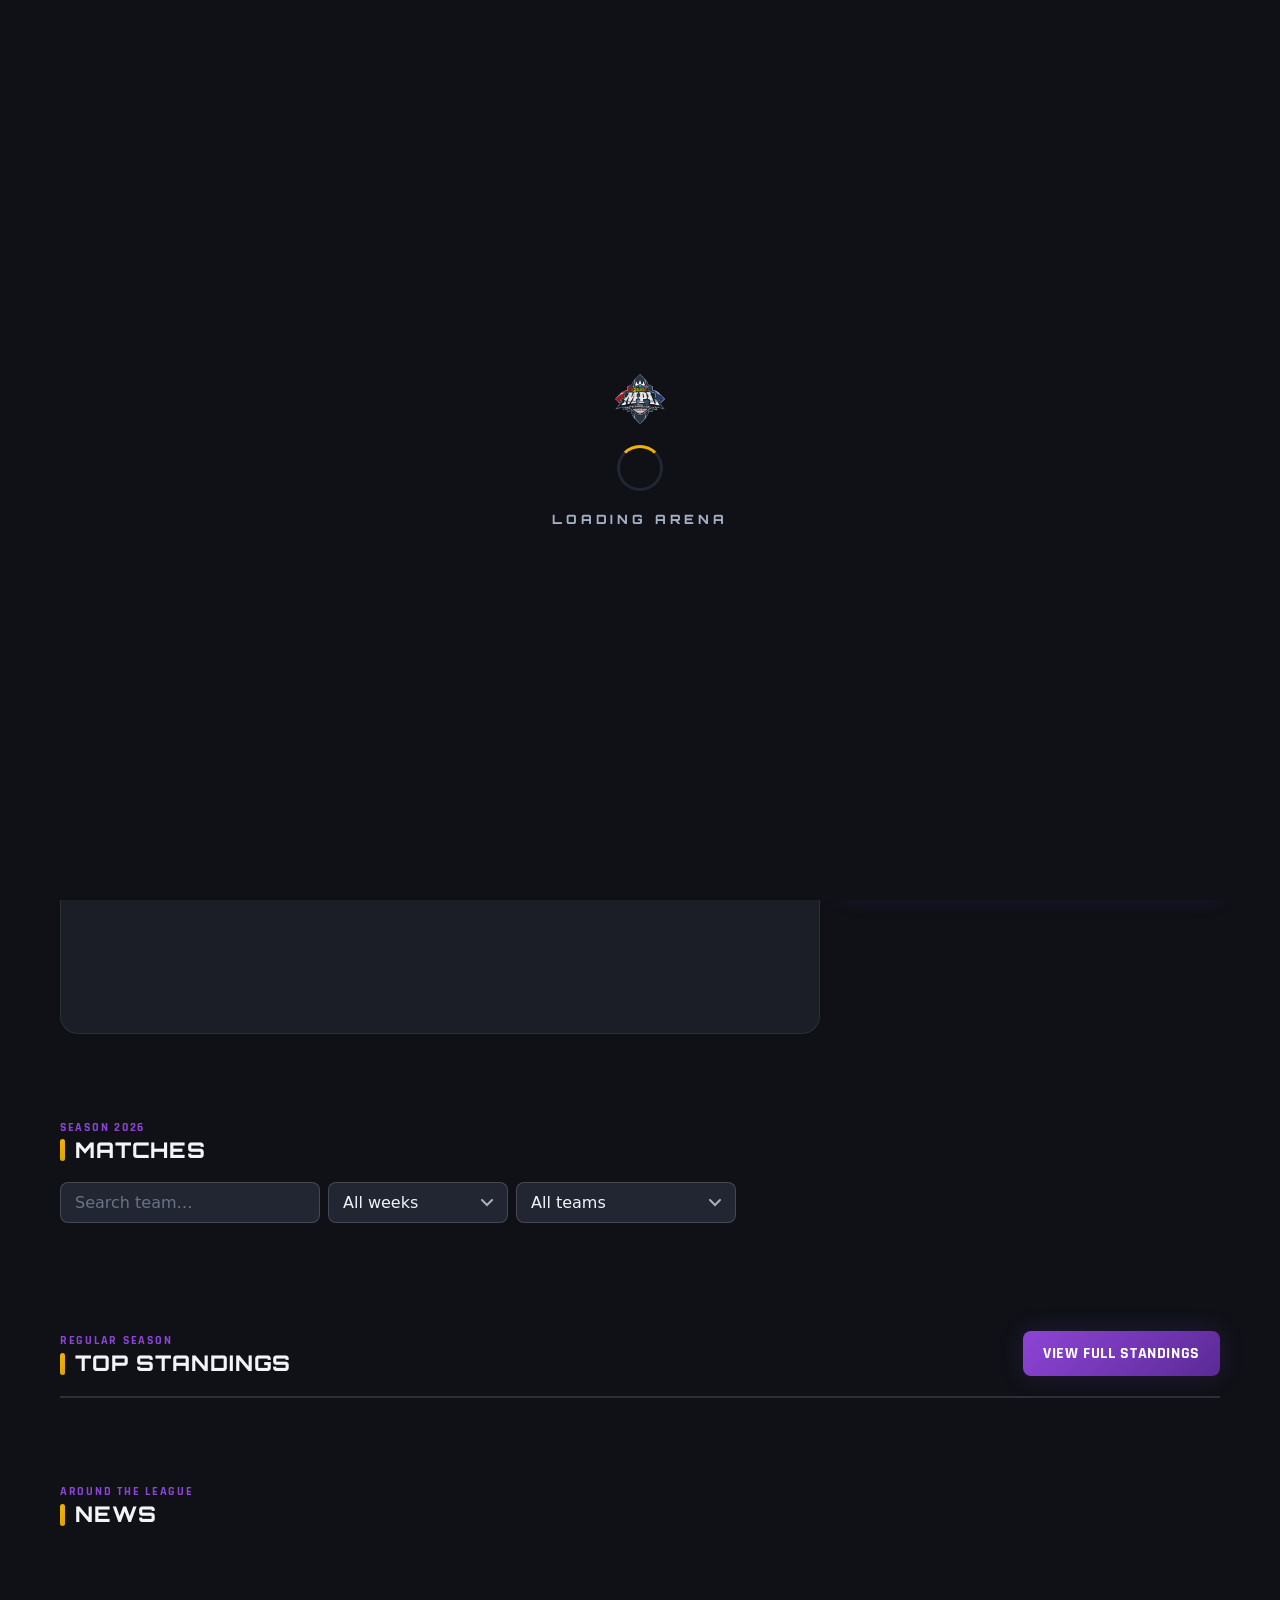
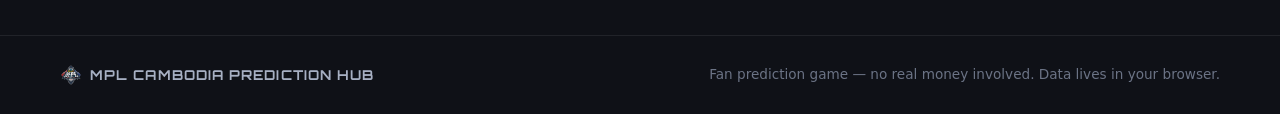
==== commit 59e6fc0f: "Update favicon and logo images in index.html" ====
--- a/index.html
+++ b/index.html
@@ -5,13 +5,13 @@
   <meta name="viewport" content="width=device-width, initial-scale=1.0">
   <title>MPL Cambodia Prediction Hub — Home</title>
   <meta name="description" content="MPL Cambodia esports prediction hub — live stream, upcoming matches, standings and fan predictions.">
-  <link rel="icon" type="image/svg+xml" href="assets/900px-MPL_Cambodia_2025_allmode.svg">
+  <link rel="icon" type="image/svg+xml" href="assets/favicon.svg">
   <link rel="stylesheet" href="css/style.css">
 </head>
 <body data-page="home">
   <!-- Boot loader -->
   <div class="loader" id="loader" role="status" aria-label="Loading">
-    <img class="l-mark" src="assets/900px-MPL_Cambodia_2025_allmode.svg" alt="MPL Cambodia">
+    <img class="l-mark" src="assets/favicon.svg" alt="MPL Cambodia">
     <div class="l-ring"></div>
     <div class="l-text">Loading arena</div>
   </div>
